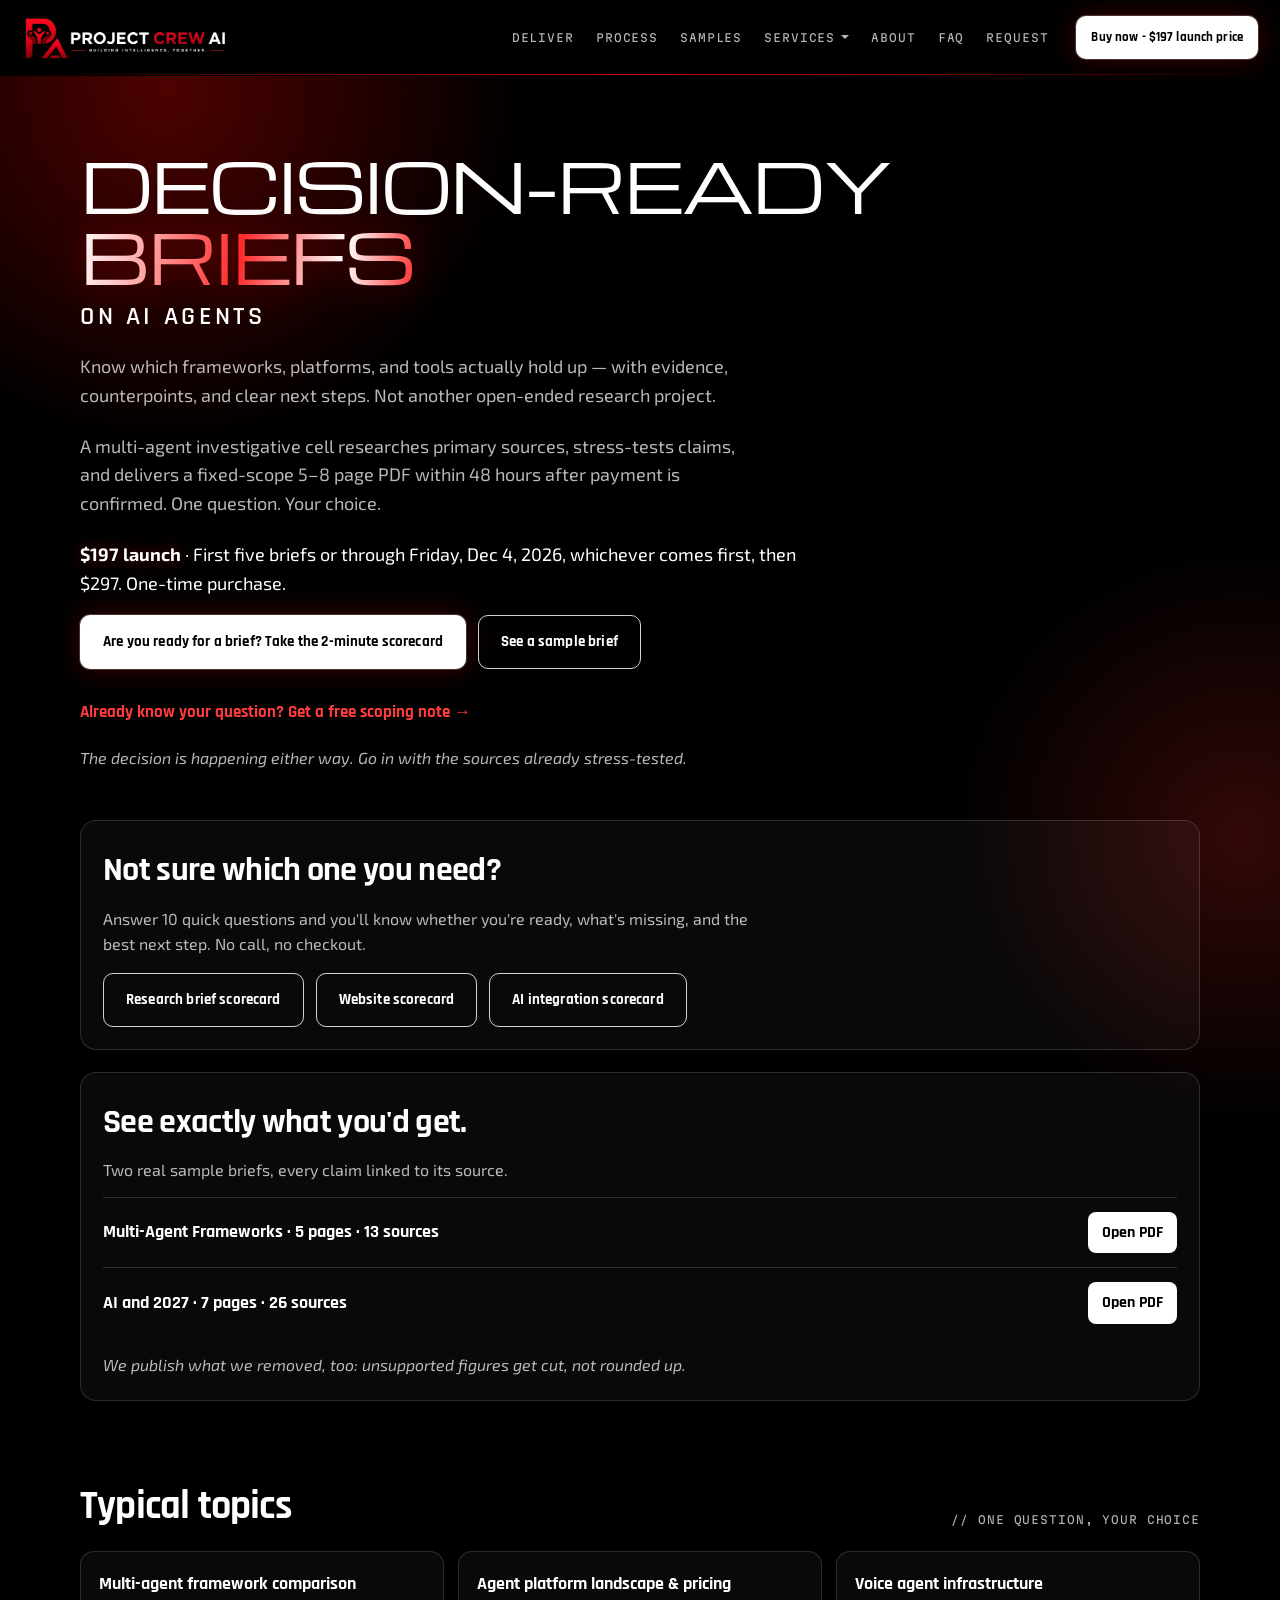
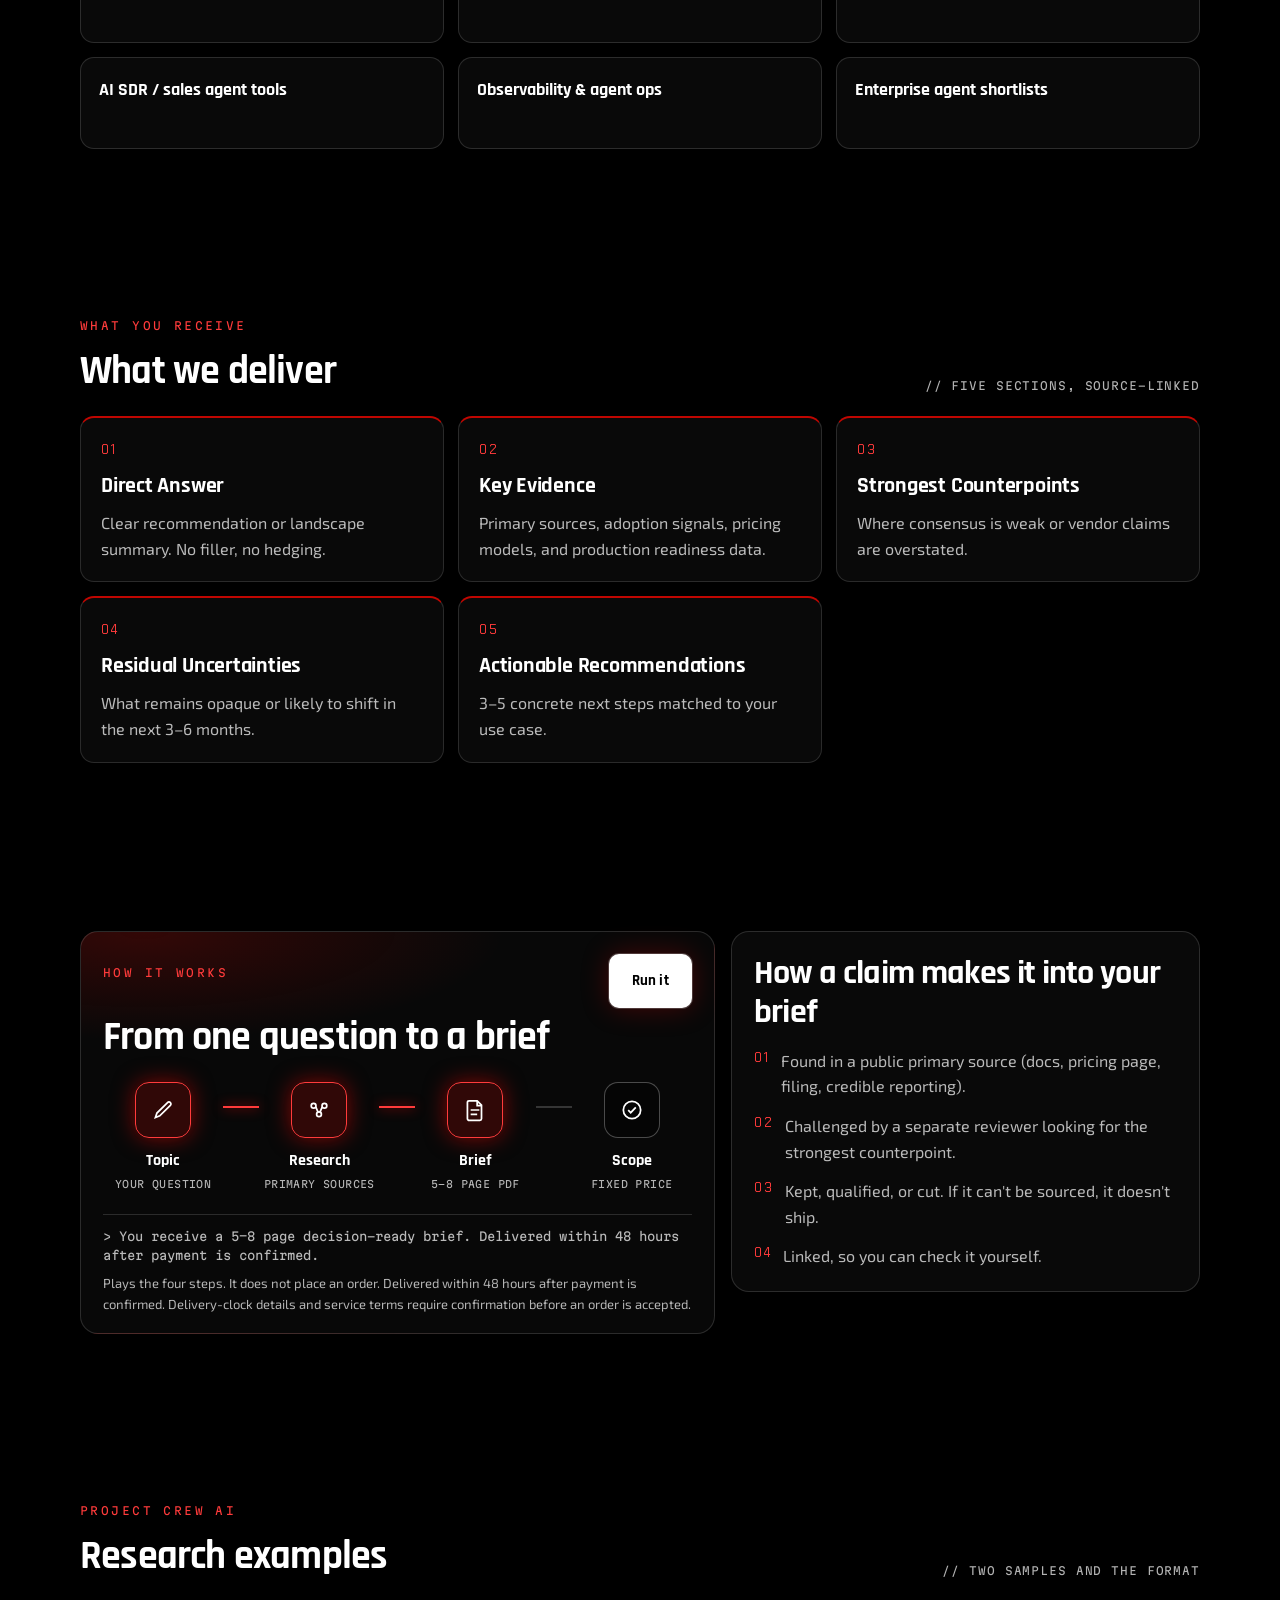
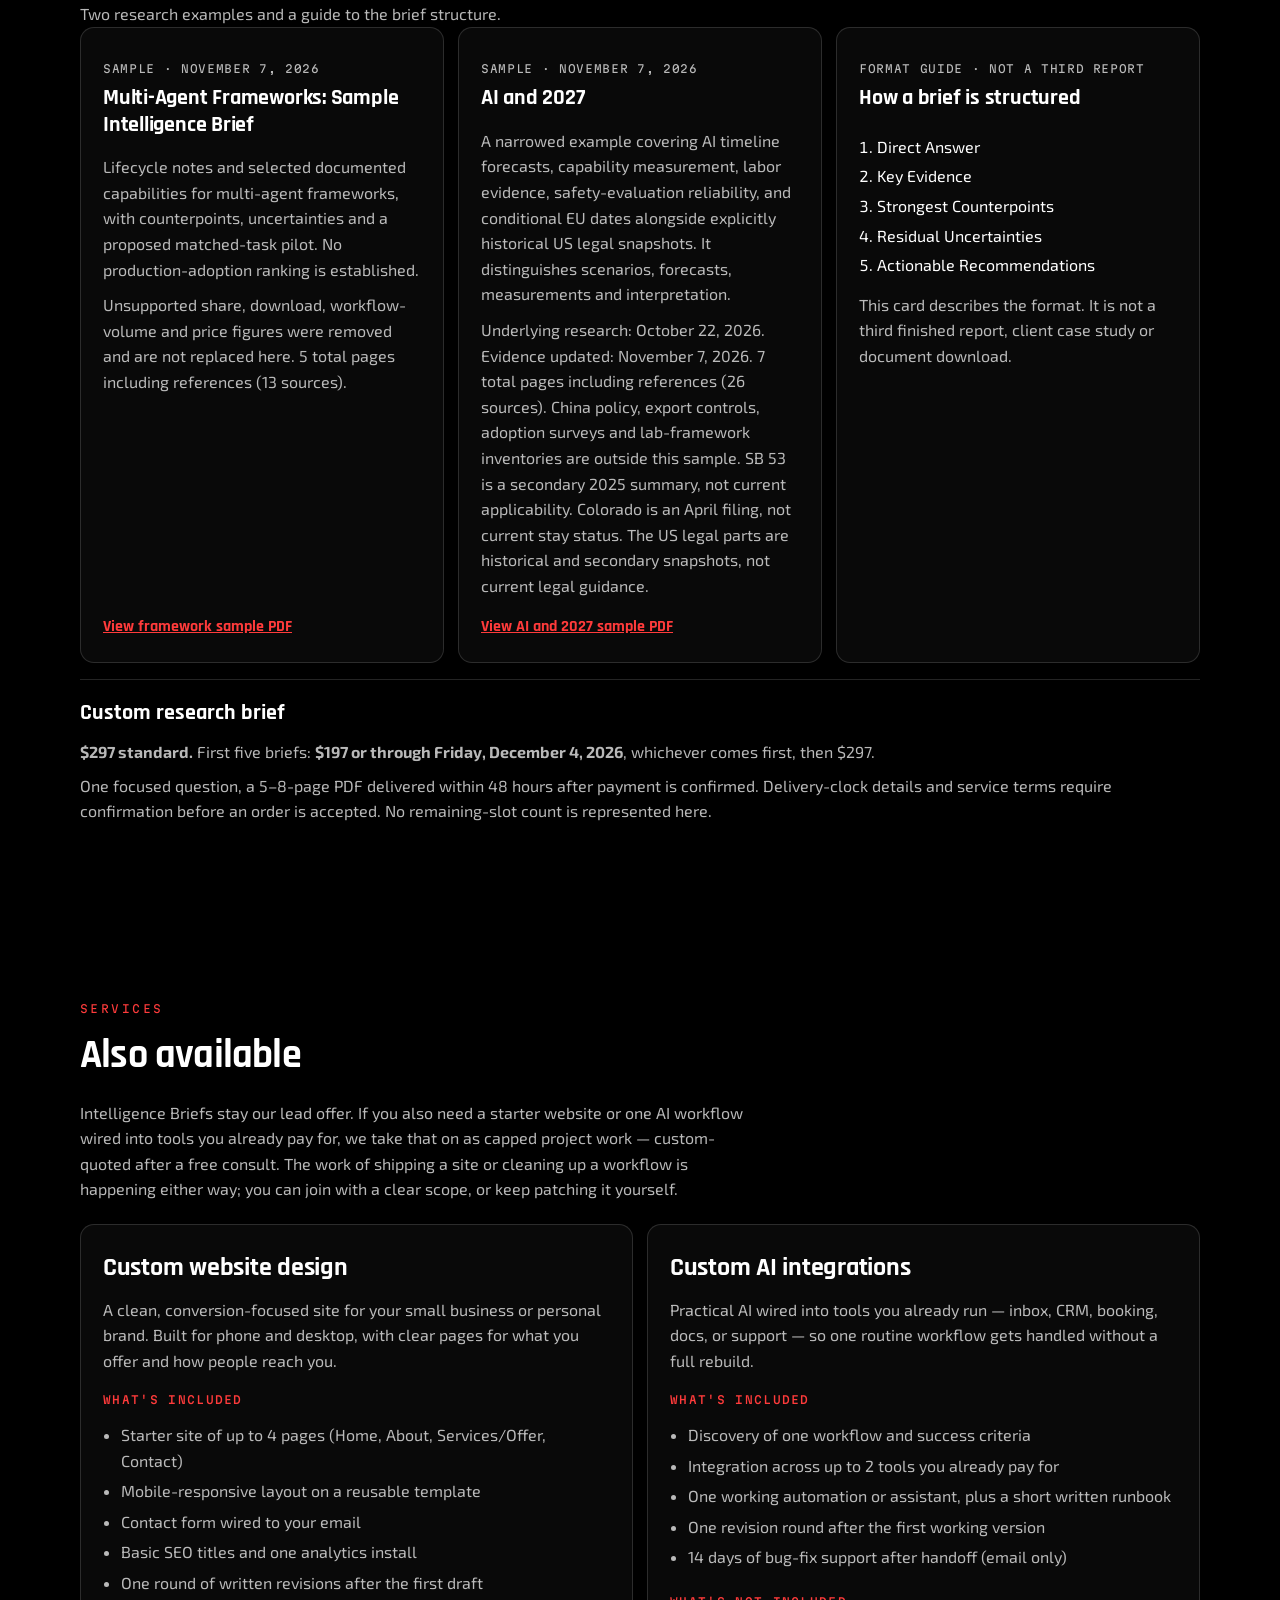
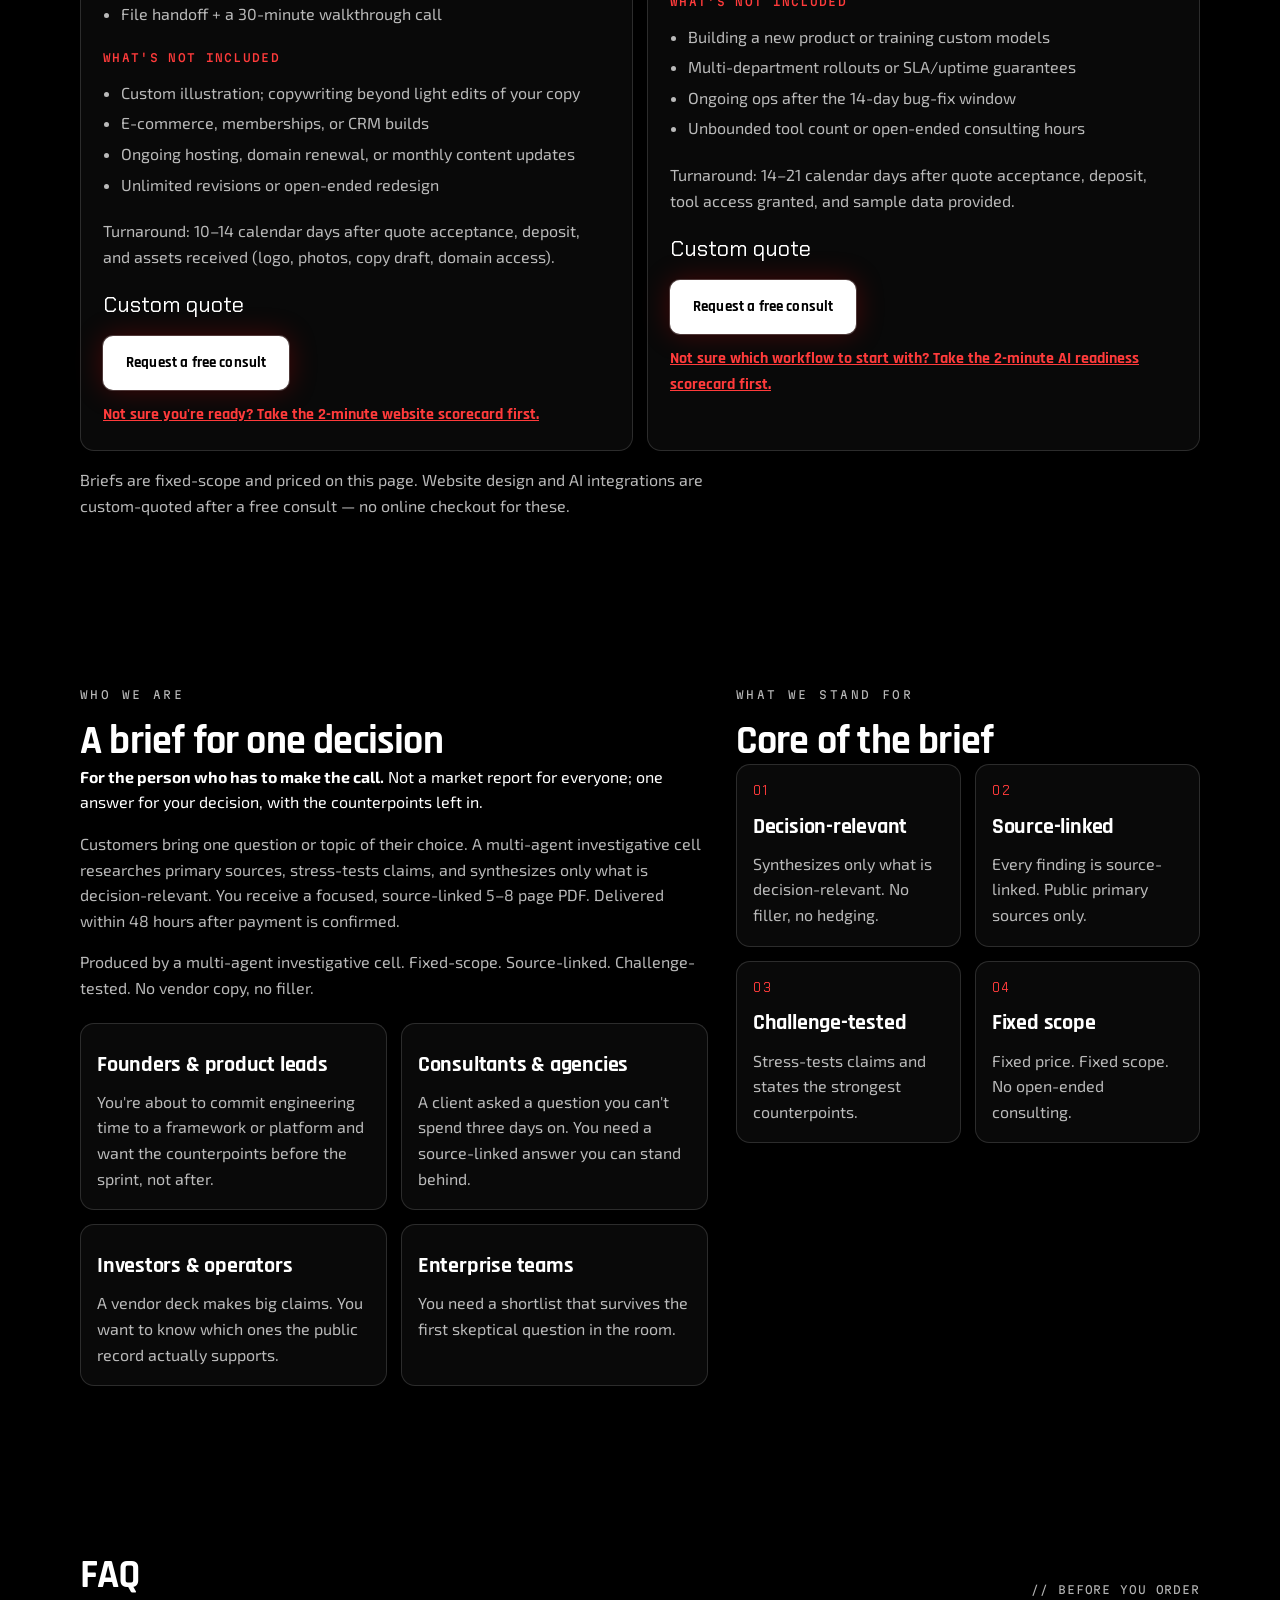
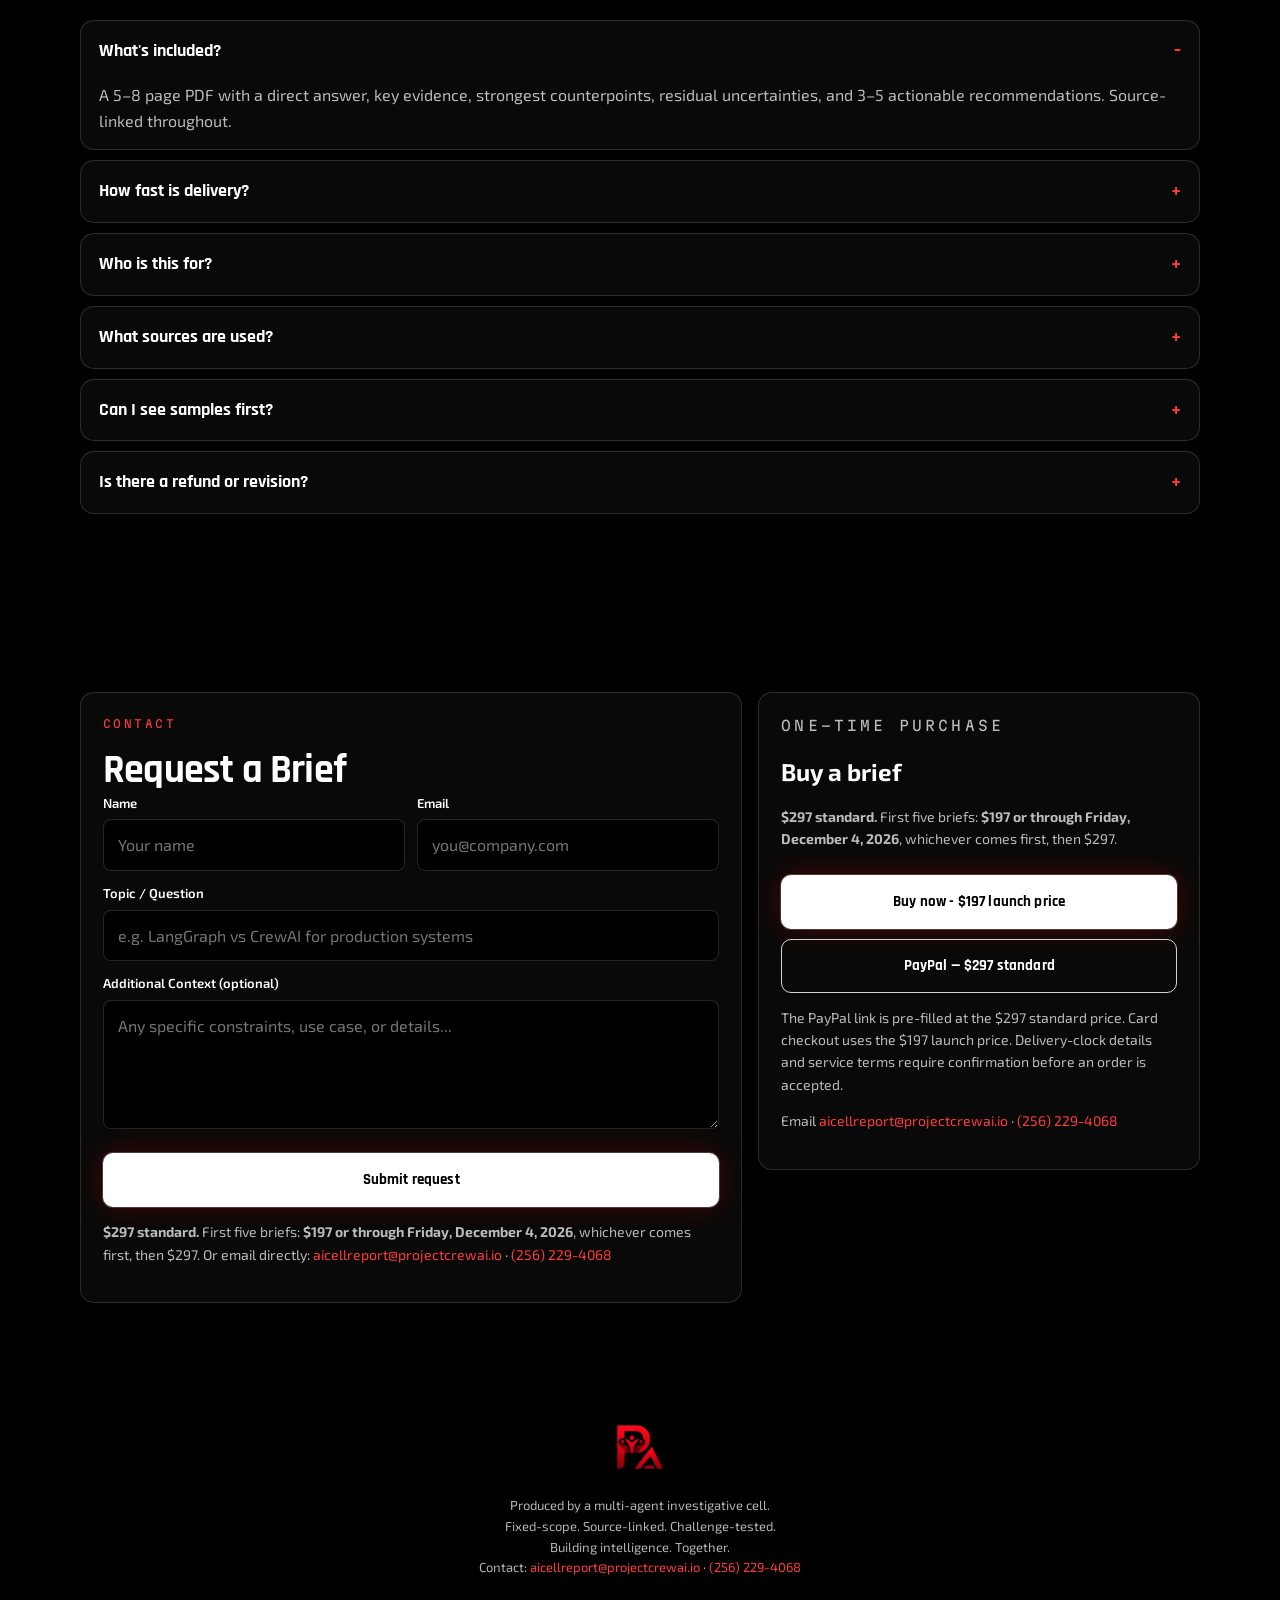
==== index.html @ 186b349f "Add business phone number to homepage contact and footer" ====
<!DOCTYPE html>
<html lang="en">
<head>
<meta charset="utf-8">
<meta name="viewport" content="width=device-width, initial-scale=1">
<title>Project Crew AI — Decision-ready briefs on AI agents</title>
<meta name="description" content="Decision-ready briefs on AI agents. One question, a source-linked 5–8 page PDF. $297 standard. First five briefs: $197 or through Friday, December 4, 2026, whichever comes first, then $297.">
<link rel="canonical" href="https://projectcrewai.io/">
<meta name="theme-color" content="#000000">
<meta property="og:title" content="Project Crew AI — Decision-ready briefs on AI agents">
<meta property="og:description" content="One question. A source-linked 5–8 page PDF. $297 standard. First five briefs: $197 or through Friday, December 4, 2026, whichever comes first, then $297.">
<meta property="og:image" content="https://projectcrewai.io/logo.jpg">
<meta property="og:url" content="https://projectcrewai.io/">
<meta property="og:type" content="website">
<link rel="icon" href="images/favicon.png" type="image/png">
<link rel="preload" as="image" href="images/pa-mark.png">
<link rel="preconnect" href="https://fonts.googleapis.com">
<link rel="preconnect" href="https://fonts.gstatic.com" crossorigin>
<link href="https://fonts.googleapis.com/css2?family=Chakra+Petch:wght@600;700&family=Exo+2:wght@400;500;600&family=Martian+Mono:wght@400;500&family=Michroma&family=Rajdhani:wght@600;700&display=swap" rel="stylesheet">
<!-- Temporary landing page while projectcrewai.io is offline. See REVERT.md. -->
<script>document.documentElement.classList.add("js");if(/(?:^|[?&])intro=hold(?:&|$)/.test(location.search))document.documentElement.classList.add("hold-intro");</script>
<style>
  :root {
    --bg: #000;
    --text: #fff;
    --muted: rgba(255,255,255,.72);
    --dim: rgba(255,255,255,.7);
    --line: rgba(255,255,255,.14);
    --red: #e10600;
    --red-hot: #ff3b3b;
    --card: rgba(255,255,255,.035);
    --header: 76px;
    color-scheme: dark;
  }
  * { box-sizing: border-box; }
  html { scroll-behavior: smooth; }
  body {
    margin: 0;
    background: #000;
    color: var(--text);
    font-family: "Exo 2", "Segoe UI", sans-serif;
    font-size: 16px;
    line-height: 1.6;
    -webkit-font-smoothing: antialiased;
  }
  body::before,
  body::after {
    content: "";
    position: fixed;
    z-index: 0;
    width: 58vw;
    height: 58vw;
    border-radius: 50%;
    pointer-events: none;
    background: radial-gradient(circle, rgba(225,6,0,.34), rgba(225,6,0,0) 68%);
  }
  body::before { top: -22vw; left: -16vw; animation: drift 18s ease-in-out infinite; }
  body::after {
    right: -20vw;
    bottom: -18vw;
    width: 46vw;
    height: 46vw;
    background: radial-gradient(circle, rgba(255,40,40,.2), rgba(255,40,40,0) 70%);
    animation: drift 22s ease-in-out infinite reverse;
  }
  @keyframes drift {
    50% { transform: translate3d(3vw, 2vh, 0) scale(1.06); }
  }
  img { max-width: 100%; }
  a { color: inherit; }
  button, input, textarea { font: inherit; color: inherit; }
  .skip {
    position: absolute;
    left: 12px;
    top: -48px;
    z-index: 100;
    background: #fff;
    color: #000;
    padding: 8px 12px;
    border-radius: 8px;
    font-weight: 700;
  }
  .skip:focus { top: 12px; }
  :focus-visible { outline: 2px solid var(--red-hot); outline-offset: 3px; }
  ::selection { background: var(--red); color: #fff; }

  .intro {
    position: fixed;
    inset: 0;
    z-index: 80;
    display: flex;
    align-items: center;
    justify-content: center;
    background: #000;
    overflow: hidden;
  }
  .intro.done, .intro[hidden] { display: none !important; }
  .intro-skip {
    position: absolute;
    top: 18px;
    right: 18px;
    background: transparent;
    color: #fff;
    border: 1px solid rgba(255,255,255,.45);
    border-radius: 999px;
    padding: 8px 14px;
    font-family: Rajdhani, "Segoe UI", sans-serif;
    font-weight: 700;
    letter-spacing: .04em;
    cursor: pointer;
  }
  .intro-skip:hover { border-color: var(--red-hot); }
  .intro-stage { text-align: center; padding: 24px; }
  .intro-glow {
    width: min(280px, 68vw);
    margin: 0 auto 18px;
    position: relative;
  }
  .intro-glow::before {
    content: "";
    position: absolute;
    inset: 8%;
    background: radial-gradient(circle, rgba(225,6,0,.85), rgba(225,6,0,0) 70%);
    filter: blur(6px);
    animation: pulse 1.6s ease-in-out infinite;
    z-index: 0;
  }
  .intro-mark {
    position: relative;
    z-index: 1;
    width: 100%;
    height: auto;
    display: block;
  }
  .intro-name {
    margin: 0;
    font-family: Rajdhani, "Segoe UI", sans-serif;
    font-weight: 700;
    font-size: clamp(22px, 4vw, 34px);
    letter-spacing: .22em;
    text-transform: uppercase;
  }
  .intro-name span { display: inline-block; }
  .intro-name span.gap { min-width: .35em; }
  .intro-name span.hot { color: var(--red-hot); text-shadow: 0 0 18px rgba(225,6,0,.65); }
  .intro-bar {
    position: absolute;
    left: 50%;
    bottom: 11vh;
    width: min(220px, 54vw);
    height: 2px;
    transform: translateX(-50%);
    background: rgba(255,255,255,.16);
    overflow: hidden;
  }
  .intro-bar span {
    display: block;
    height: 100%;
    width: 0;
    background: linear-gradient(90deg, #7a0000, var(--red-hot));
    box-shadow: 0 0 12px var(--red);
  }
  @keyframes pulse {
    50% { opacity: .55; transform: scale(1.08); }
  }
  @keyframes markIn {
    from { opacity: 0; transform: scale(.88); }
    to { opacity: 1; transform: none; }
  }
  @keyframes letter {
    from { opacity: 0; transform: translateY(10px); }
    to { opacity: 1; transform: none; }
  }
  @keyframes load { to { width: 100%; } }
  @keyframes introLeave {
    to { opacity: 0; visibility: hidden; }
  }
  @media (prefers-reduced-motion: no-preference) {
    .intro { animation: introLeave .4s ease 1.55s forwards; }
    .intro-mark { animation: markIn .7s cubic-bezier(.2,.7,.2,1) both; }
    .intro-name span { opacity: 0; animation: letter .42s ease forwards; animation-delay: calc(.3s + var(--i) * .04s); }
    .intro-bar span { animation: load 1.45s ease forwards; }
  }
  @media (prefers-reduced-motion: reduce) {
    .intro { display: none !important; }
    body::before, body::after { animation: none; }
  }
  html.hold-intro .intro {
    display: flex !important;
    animation: none !important;
    opacity: 1 !important;
    visibility: visible !important;
  }
  html.hold-intro .intro-name span,
  html.hold-intro .intro-mark,
  html.hold-intro .intro-glow::before {
    opacity: 1 !important;
    animation: none !important;
    transform: none !important;
  }
  html.hold-intro .intro-bar span { width: 100%; animation: none !important; }

  .site-header {
    position: fixed;
    top: 0;
    left: 0;
    right: 0;
    z-index: 40;
    height: var(--header);
    display: flex;
    align-items: center;
    gap: 18px;
    padding: 0 22px;
    background: #000;
    border-bottom: 1px solid transparent;
  }
  .site-header::after {
    content: "";
    position: absolute;
    left: 0; right: 0; bottom: 0;
    height: 1px;
    background: linear-gradient(90deg, transparent, rgba(225,6,0,.95), transparent);
  }
  .brand { display: flex; align-items: center; margin-right: auto; text-decoration: none; }
  .brand img { height: 46px; width: auto; max-width: min(240px, 52vw); }
  .nav-links { display: flex; align-items: center; gap: 2px; }
  .nav-links a.nav-buy { display: none; }
  .nav-links a {
    text-decoration: none;
    font-family: "Martian Mono", ui-monospace, monospace;
    font-size: 11px;
    letter-spacing: .08em;
    text-transform: uppercase;
    color: var(--muted);
    padding: 9px 10px;
    border-radius: 8px;
  }
  .nav-links a:hover,
  .nav-links a[aria-current="true"] { color: #fff; }
  .nav-links a[aria-current="true"] { box-shadow: inset 0 -2px 0 var(--red-hot); }
  .nav-drop { position: relative; }
  .nav-drop-btn {
    background: transparent;
    border: 0;
    color: var(--muted);
    font-family: "Martian Mono", ui-monospace, monospace;
    font-size: 11px;
    letter-spacing: .08em;
    text-transform: uppercase;
    padding: 9px 10px;
    border-radius: 8px;
    cursor: pointer;
  }
  .nav-drop-btn::after {
    content: "";
    display: inline-block;
    margin-left: 6px;
    border: 4px solid transparent;
    border-top-color: currentColor;
    vertical-align: middle;
    transform: translateY(1px);
  }
  .nav-drop-btn:hover,
  .nav-drop-btn[aria-expanded="true"] { color: #fff; }
  .nav-drop-btn[aria-expanded="true"] { box-shadow: inset 0 -2px 0 var(--red-hot); }
  .nav-drop-panel {
    display: none;
    position: absolute;
    top: 100%;
    left: 0;
    min-width: 196px;
    padding: 8px;
    background: #000;
    border: 1px solid rgba(225,6,0,.65);
    border-radius: 12px;
    box-shadow: 0 18px 40px rgba(0,0,0,.6), 0 0 24px rgba(225,6,0,.2);
    z-index: 60;
  }
  .nav-drop-panel::before {
    content: "";
    position: absolute;
    left: 0;
    right: 0;
    top: -10px;
    height: 10px;
  }
  .nav-drop.open .nav-drop-panel { display: block; }
  .nav-links .nav-drop-panel a {
    display: block;
    text-transform: none;
    letter-spacing: .01em;
    font-family: Rajdhani, "Segoe UI", sans-serif;
    font-size: 16px;
    font-weight: 700;
    padding: 10px 12px;
    color: #fff;
    box-shadow: none;
  }
  .nav-links .nav-drop-panel a:hover,
  .nav-links .nav-drop-panel a:focus-visible { background: rgba(225,6,0,.18); color: #fff; }
  .nav-toggle {
    display: none;
    background: transparent;
    border: 1px solid rgba(255,255,255,.4);
    color: #fff;
    border-radius: 9px;
    padding: 8px 12px;
    font-family: Rajdhani, "Segoe UI", sans-serif;
    font-weight: 700;
    cursor: pointer;
  }
  .btn {
    display: inline-flex;
    align-items: center;
    justify-content: center;
    gap: 8px;
    text-decoration: none;
    border-radius: 10px;
    padding: 14px 22px;
    font-family: Rajdhani, "Segoe UI", sans-serif;
    font-weight: 700;
    font-size: 15px;
    letter-spacing: .01em;
    border: 1px solid transparent;
    cursor: pointer;
    transition: transform .15s ease, box-shadow .15s ease, background .15s ease, border-color .15s ease;
  }
  .btn-primary {
    background: #fff;
    color: #000;
    box-shadow: 0 0 0 1px rgba(255,255,255,.2), 0 0 28px rgba(225,6,0,.28);
  }
  .btn-primary:hover { transform: translateY(-1px); box-shadow: 0 0 32px rgba(225,6,0,.55); }
  .btn-ghost {
    background: transparent;
    color: #fff;
    border-color: rgba(255,255,255,.82);
  }
  .btn-ghost:hover { border-color: var(--red-hot); box-shadow: 0 0 22px rgba(225,6,0,.35); }
  .btn-nav { padding: 10px 14px; font-size: 13px; white-space: nowrap; }
  .wrap { width: min(1120px, calc(100% - 44px)); margin: 0 auto; position: relative; z-index: 1; }
  main { position: relative; z-index: 1; padding-top: var(--header); }
  section { padding: 84px 0; scroll-margin-top: 92px; }
  .hero { padding: 72px 0 28px; }
  .eyebrow {
    font-family: "Martian Mono", ui-monospace, monospace;
    font-size: 11px;
    letter-spacing: .22em;
    text-transform: uppercase;
    color: var(--red-hot);
    margin: 0 0 16px;
  }
  h1, h2, h3 { font-weight: 700; }
  .hero h1 {
    margin: 0;
    font-family: Michroma, "Arial Narrow", sans-serif;
    font-weight: 400;
    font-size: clamp(34px, 6.4vw, 68px);
    line-height: 1.05;
    letter-spacing: -0.03em;
    text-transform: uppercase;
    max-width: 16ch;
  }
  .hero h1 em {
    font-style: normal;
    background: linear-gradient(100deg, #fff 0%, #ffb4b4 18%, #ff2a2a 48%, #fff 78%, #ff2a2a 100%);
    -webkit-background-clip: text;
    background-clip: text;
    color: transparent;
    filter: drop-shadow(0 0 18px rgba(225,6,0,.45));
  }
  .hero h1 span {
    display: block;
    margin-top: 12px;
    font-family: Rajdhani, "Segoe UI", sans-serif;
    font-weight: 600;
    font-size: .38em;
    letter-spacing: .14em;
    text-transform: uppercase;
    color: #fff;
    filter: none;
  }
  .lede {
    max-width: 62ch;
    color: var(--muted);
    font-size: 18px;
    margin: 22px 0 0;
  }
  .price-block { margin: 28px 0 26px; }
  .launch {
    display: flex;
    align-items: baseline;
    gap: 12px;
    margin: 0;
  }
  .launch strong {
    font-family: "Chakra Petch", "Segoe UI", sans-serif;
    font-size: clamp(48px, 7vw, 72px);
    font-weight: 700;
    letter-spacing: .02em;
    line-height: 1;
    color: #fff;
    text-shadow: 0 0 24px rgba(225,6,0,.75);
  }
  .launch span {
    font-family: "Martian Mono", ui-monospace, monospace;
    font-size: 12px;
    letter-spacing: .14em;
    text-transform: uppercase;
    color: var(--red-hot);
  }
  .price-offer { margin: 10px 0 0; max-width: 62ch; color: var(--muted); }
  .price-offer strong { color: #fff; }
  .hero-actions { display: flex; flex-wrap: wrap; gap: 12px; }
  .metrics {
    display: grid;
    grid-template-columns: repeat(4, 1fr);
    border: 1px solid var(--line);
    border-radius: 16px;
    overflow: hidden;
    background: rgba(0,0,0,.45);
    margin-top: 42px;
  }
  .metric { padding: 22px 18px 20px; border-right: 1px solid var(--line); }
  .metric:last-child { border-right: 0; }
  .metric b {
    display: block;
    font-family: "Chakra Petch", "Segoe UI", sans-serif;
    font-size: clamp(28px, 3vw, 36px);
    font-weight: 700;
    letter-spacing: .02em;
    color: #fff;
    text-shadow: 0 0 18px rgba(225,6,0,.55);
  }
  .metric span {
    display: block;
    margin-top: 6px;
    font-family: "Martian Mono", ui-monospace, monospace;
    font-size: 10.5px;
    letter-spacing: .08em;
    text-transform: uppercase;
    color: var(--muted);
  }
  .method {
    margin-top: 22px;
    padding: 16px 18px;
    border-left: 2px solid var(--red);
    background: linear-gradient(90deg, rgba(225,6,0,.16), rgba(225,6,0,0));
    color: #fff;
  }
  .method strong { color: var(--red-hot); }
  .block-head {
    display: flex;
    justify-content: space-between;
    align-items: flex-end;
    gap: 18px;
    margin-bottom: 22px;
  }
  .block-head h2, .section-title {
    margin: 0;
    font-family: Rajdhani, "Segoe UI", sans-serif;
    font-size: clamp(28px, 4vw, 40px);
    letter-spacing: -.02em;
    line-height: 1.1;
  }
  .sub {
    margin: 0;
    font-family: "Martian Mono", ui-monospace, monospace;
    font-size: 11px;
    letter-spacing: .08em;
    text-transform: uppercase;
    color: var(--dim);
    text-align: right;
  }
  .intro-copy { color: var(--muted); max-width: 68ch; margin: 8px 0 0; }
  .topic-grid, .deliver-grid, .who-grid, .value-grid, .sample-grid {
    display: grid;
    gap: 14px;
  }
  .topic-grid { grid-template-columns: repeat(3, 1fr); }
  .topic, .deliver, .who, .value, .sample-card, .service-card, .faq-item, .buy-card, .contact-form {
    background: var(--card);
    border: 1px solid var(--line);
    border-radius: 14px;
  }
  .topic {
    padding: 18px 18px 16px;
    min-height: 92px;
  }
  .topic:hover, .deliver:hover, .who:hover, .value:hover, .sample-card:hover, .service-card:hover {
    border-color: rgba(255,59,59,.75);
    box-shadow: 0 0 28px rgba(225,6,0,.18);
  }
  .topic b {
    display: block;
    font-family: Rajdhani, "Segoe UI", sans-serif;
    font-size: 18px;
    font-weight: 700;
  }
  .deliver-grid { grid-template-columns: repeat(3, 1fr); }
  .deliver { padding: 22px 20px 20px; border-top: 2px solid rgba(225,6,0,.85); }
  .num {
    font-family: "Chakra Petch", "Segoe UI", sans-serif;
    color: var(--red-hot);
    letter-spacing: .14em;
    font-size: 13px;
  }
  .deliver h3, .who h3, .value h3, .sample-card h3, .faq-item h3 {
    margin: 8px 0 6px;
    font-family: Rajdhani, "Segoe UI", sans-serif;
    font-size: 22px;
    letter-spacing: -.01em;
  }
  .deliver p, .who p, .value p, .sample-card p, .faq-item p { margin: 0; color: var(--muted); }
  .pipe {
    border: 1px solid var(--line);
    border-radius: 18px;
    padding: 22px 22px 18px;
    background:
      radial-gradient(600px 180px at 10% 0%, rgba(225,6,0,.2), transparent 60%),
      rgba(255,255,255,.03);
  }
  .pipe-top { display: flex; justify-content: space-between; align-items: center; gap: 12px; }
  .pipe h2 { margin: 8px 0 18px; }
  .pipe-track {
    display: grid;
    grid-template-columns: 1fr 36px 1fr 36px 1fr 36px 1fr;
    align-items: start;
  }
  .step { text-align: center; padding: 4px; }
  .step-icon {
    width: 56px;
    height: 56px;
    margin: 0 auto 10px;
    border-radius: 14px;
    border: 1px solid rgba(255,255,255,.28);
    display: grid;
    place-items: center;
    color: #fff;
    background: rgba(0,0,0,.35);
  }
  .step-icon svg { width: 26px; height: 26px; }
  .step.on .step-icon, .step.done .step-icon {
    border-color: var(--red-hot);
    color: #fff;
    box-shadow: 0 0 22px rgba(225,6,0,.55);
    background: rgba(225,6,0,.18);
  }
  .step b { display: block; font-family: Rajdhani, sans-serif; font-size: 16px; }
  .step small {
    display: block;
    margin-top: 4px;
    color: var(--dim);
    font-family: "Martian Mono", ui-monospace, monospace;
    font-size: 10px;
    letter-spacing: .04em;
    text-transform: uppercase;
    line-height: 1.45;
  }
  .connector {
    height: 2px;
    margin-top: 28px;
    background: rgba(255,255,255,.18);
  }
  .connector.lit { background: var(--red-hot); box-shadow: 0 0 12px var(--red); }
  .pipe-log {
    margin: 18px 0 0;
    min-height: 1.4em;
    padding-top: 12px;
    border-top: 1px solid var(--line);
    font-family: "Martian Mono", ui-monospace, monospace;
    font-size: 12px;
    color: var(--muted);
  }
  .pipe-note { margin: 8px 0 0; color: var(--dim); font-size: 13px; }
  .sample-grid { grid-template-columns: repeat(3, 1fr); align-items: stretch; }
  .sample-card { padding: 22px; display: flex; flex-direction: column; min-width: 0; }
  .kind {
    margin: 0 0 8px;
    font-family: "Martian Mono", ui-monospace, monospace;
    font-size: 11px;
    letter-spacing: .06em;
    text-transform: uppercase;
    color: var(--red-hot);
  }
  .sample-card h3 { font-size: 22px; line-height: 1.2; }
  .sample-card p { margin-top: 10px; }
  .sample-card ol { margin: 12px 0 0; padding-left: 18px; }
  .sample-card li { margin: 4px 0; }
  .sample-link {
    margin-top: auto;
    padding-top: 16px;
    color: var(--red-hot);
    font-weight: 700;
    font-family: Rajdhani, sans-serif;
    font-size: 16px;
  }
  .sample-link:hover { color: #fff; }
  .sample-price {
    margin-top: 16px;
    padding-top: 16px;
    border-top: 1px solid var(--line);
  }
  .sample-price h3 { margin: 0 0 8px; font-family: Rajdhani, sans-serif; font-size: 22px; }
  .sample-price p { margin: 0 0 8px; color: var(--muted); }
  .service-grid { display: grid; grid-template-columns: 1fr 1fr; gap: 14px; margin-top: 22px; }
  .service-card { padding: 22px; display: flex; flex-direction: column; scroll-margin-top: 92px; }
  .service-card h3 { margin: 0 0 8px; font-family: Rajdhani, "Segoe UI", sans-serif; font-size: 26px; letter-spacing: -.01em; }
  .service-card > p { margin: 0; color: var(--muted); }
  .service-card h4 {
    margin: 18px 0 8px;
    font-family: "Martian Mono", ui-monospace, monospace;
    font-size: 11px;
    font-weight: 500;
    letter-spacing: .12em;
    text-transform: uppercase;
    color: var(--red-hot);
  }
  .service-card ul { margin: 0; padding-left: 18px; color: var(--muted); }
  .service-card li { margin: 5px 0; }
  .service-card > .service-price {
    margin: 18px 0 0;
    font-family: "Chakra Petch", "Segoe UI", sans-serif;
    font-size: 22px;
    color: #fff;
  }
  .service-card .btn { margin-top: 14px; align-self: flex-start; }
  .service-note { margin: 16px 0 0; color: var(--muted); max-width: 68ch; }
  .service-card > .turnaround { margin: 16px 0 0; color: var(--muted); }
  .score-link { display: inline-block; margin-top: 12px; color: var(--red-hot); font-family: Rajdhani, "Segoe UI", sans-serif; font-weight: 700; font-size: 16px; }
  .score-link:hover { color: #fff; }
  .hero-price { margin-top: 22px; color: #fff; font-size: 18px; max-width: 68ch; }
  .hero-price strong { color: #fff; text-shadow: 0 0 18px rgba(225,6,0,.55); }
  .hero-italic { margin: 18px 0 0; max-width: 62ch; color: var(--muted); }
  .text-link { display: inline-block; margin-top: 14px; color: var(--red-hot); font-family: Rajdhani, "Segoe UI", sans-serif; font-weight: 700; font-size: 17px; text-decoration: none; }
  .text-link:hover { color: #fff; }
  section.choice-strip, section.proof-strip { padding: 22px 0 0; }
  .strip-box {
    border: 1px solid var(--line);
    border-radius: 16px;
    background: rgba(255,255,255,.035);
    padding: 22px;
  }
  .strip-box h2 { margin: 0 0 8px; font-family: Rajdhani, "Segoe UI", sans-serif; font-size: clamp(26px, 3vw, 34px); letter-spacing: -.02em; }
  .strip-box > p { margin: 0; color: var(--muted); max-width: 68ch; }
  .choice-actions { display: flex; flex-wrap: wrap; gap: 12px; margin-top: 16px; }
  .proof-row {
    display: flex;
    justify-content: space-between;
    align-items: center;
    gap: 16px;
    padding: 14px 0;
    border-top: 1px solid var(--line);
    margin-top: 14px;
  }
  .proof-row + .proof-row { margin-top: 0; }
  .proof-row span { font-family: Rajdhani, "Segoe UI", sans-serif; font-weight: 700; font-size: 18px; }
  .proof-row a {
    flex-shrink: 0;
    color: #000;
    background: #fff;
    text-decoration: none;
    font-family: Rajdhani, "Segoe UI", sans-serif;
    font-weight: 700;
    padding: 8px 14px;
    border-radius: 8px;
  }
  .proof-row a:hover { box-shadow: 0 0 22px rgba(225,6,0,.45); }
  .strip-box > .proof-close { margin: 14px 0 0; color: var(--muted); }
  .claim-list .num { flex-shrink: 0; }
  .process-pair { display: grid; grid-template-columns: 1.15fr .85fr; gap: 16px; align-items: start; }
  .claim-card {
    border: 1px solid var(--line);
    border-radius: 18px;
    padding: 22px;
    background: rgba(255,255,255,.035);
  }
  .claim-card h2 { margin: 0 0 16px; font-family: Rajdhani, "Segoe UI", sans-serif; font-size: clamp(26px, 3vw, 34px); letter-spacing: -.02em; line-height: 1.15; }
  .claim-list { list-style: none; margin: 0; padding: 0; }
  .claim-list li { display: flex; gap: 12px; margin-bottom: 14px; color: var(--muted); }
  .claim-list li:last-child { margin-bottom: 0; }
  .about-grid .position-line { color: #fff; margin-top: 0; }
  .about-grid .position-line strong { color: #fff; }
  .about-grid {
    display: grid;
    grid-template-columns: 1.15fr .85fr;
    gap: 28px;
    align-items: start;
  }
  .about-grid p { color: var(--muted); }
  .value-grid, .who-grid { grid-template-columns: 1fr 1fr; }
  .value, .who { padding: 16px 16px 18px; }
  .who-grid { margin-top: 22px; }
  .faq-item { padding: 0; margin-bottom: 10px; }
  .faq-item summary {
    cursor: pointer;
    padding: 16px 18px;
    font-family: Rajdhani, sans-serif;
    font-weight: 700;
    font-size: 18px;
    list-style: none;
  }
  .faq-item summary::-webkit-details-marker { display: none; }
  .faq-item summary::after { content: "+"; float: right; color: var(--red-hot); }
  .faq-item[open] summary::after { content: "–"; }
  .faq-item p { padding: 0 18px 16px; }
  .contact-grid { display: grid; grid-template-columns: 1.2fr .8fr; gap: 16px; align-items: start; }
  .contact-form, .buy-card { padding: 22px; }
  .form-row { display: grid; grid-template-columns: 1fr 1fr; gap: 12px; }
  .form-group { margin-bottom: 12px; }
  label { display: block; font-size: 13px; font-weight: 600; margin-bottom: 6px; }
  input, textarea {
    width: 100%;
    background: #000;
    border: 1px solid var(--line);
    border-radius: 8px;
    padding: 12px 14px;
  }
  input:focus, textarea:focus { border-color: var(--red-hot); outline: none; }
  textarea { resize: vertical; }
  .contact-form .btn { width: 100%; margin-top: 6px; }
  .form-note, .buy-card p { color: var(--muted); font-size: 14px; }
  .form-note a, .buy-card a.mail { color: var(--red-hot); text-decoration: none; }
  .form-note a:hover, .buy-card a.mail:hover { color: #fff; }
  .buy-card h2 { margin: 8px 0 10px; }
  .buy-card .btn { width: 100%; margin-top: 10px; }
  .stack { display: flex; flex-direction: column; }
  footer {
    position: relative;
    z-index: 1;
    padding: 28px 0 40px;
    text-align: center;
    color: var(--dim);
    font-size: 13px;
  }
  .footer-mark {
    display: block;
    width: 64px;
    height: 64px;
    margin: 0 auto 16px;
  }
  footer a { color: var(--red-hot); text-decoration: none; }
  footer a:hover { color: #fff; }
  .js .reveal { opacity: 0; transform: translateY(16px); }
  .js .reveal.in { opacity: 1; transform: none; transition: opacity .6s ease, transform .6s ease; }
  @media (max-width: 980px) {
    .nav-toggle { display: inline-flex; }
    .nav-links {
      display: none;
      position: absolute;
      top: var(--header);
      left: 0;
      right: 0;
      flex-direction: column;
      align-items: stretch;
      padding: 10px 14px 16px;
      background: #000;
      border-bottom: 1px solid rgba(225,6,0,.6);
    }
    .nav-links.open { display: flex; }
    .nav-drop { width: 100%; }
    .nav-drop-btn { width: 100%; text-align: left; padding: 12px 10px; }
    .nav-drop-panel {
      position: static;
      min-width: 0;
      margin: 0 0 4px 8px;
      padding: 0;
      border: 0;
      border-radius: 0;
      box-shadow: none;
      background: transparent;
    }
    .nav-drop-panel::before { display: none; }
    .nav-links .nav-drop-panel a { padding: 10px 12px; }
    .nav-links a { padding: 12px 10px; }
    .nav-links a.nav-buy { display: block; margin-top: 8px; background: #fff; color: #000; text-align: center; border-radius: 10px; font-family: Rajdhani, "Segoe UI", sans-serif; font-weight: 700; letter-spacing: .02em; text-transform: none; }
    .btn-nav { display: none; }
    .metrics, .topic-grid, .deliver-grid, .sample-grid { grid-template-columns: 1fr 1fr; }
    .about-grid, .contact-grid, .pipe-track, .process-pair { grid-template-columns: 1fr; }
    .pipe-track { gap: 0; }
    .connector { width: 2px; height: 22px; margin: 0 0 0 27px; }
    .step { display: grid; grid-template-columns: 56px 1fr; text-align: left; gap: 12px; align-items: center; }
    .step-icon { margin: 0; }
    .sub { text-align: left; }
    .block-head { flex-direction: column; align-items: flex-start; }
  }
  @media (max-width: 640px) {
    .wrap { width: min(1120px, calc(100% - 28px)); }
    .hero h1 { font-size: 28px; max-width: none; }
    .metrics, .topic-grid, .deliver-grid, .sample-grid, .service-grid, .who-grid, .value-grid, .form-row { grid-template-columns: 1fr; }
    .metric { border-right: 0; border-bottom: 1px solid var(--line); }
    .hero-actions .btn, .buy-card .btn, .service-card .btn, .choice-actions .btn { width: 100%; }
    .proof-row { flex-direction: column; align-items: flex-start; }
    .site-header { padding: 0 14px; }
    section { padding: 64px 0; }
  }
  @media (prefers-reduced-motion: reduce) {
    html { scroll-behavior: auto; }
    .js .reveal { opacity: 1; transform: none; }
    .btn { transition: none; }
    .topic:hover, .deliver:hover, .who:hover, .value:hover, .sample-card:hover, .service-card:hover { transform: none; }
    .intro-glow::before { animation: none; }
  }
</style>
</head>
<body>
<a class="skip" href="#top">Skip to content</a>
<div class="intro" id="intro">
  <button type="button" class="intro-skip" id="intro-skip">Skip</button>
  <div class="intro-stage" aria-hidden="true">
    <div class="intro-glow">
      <img class="intro-mark" src="images/pa-mark.png" alt="" width="640" height="640">
    </div>
    <p class="intro-name">
      <span style="--i:0">P</span><span style="--i:1">r</span><span style="--i:2">o</span><span style="--i:3">j</span><span style="--i:4">e</span><span style="--i:5">c</span><span style="--i:6">t</span><span class="gap" style="--i:7">&nbsp;</span><span class="hot" style="--i:8">C</span><span class="hot" style="--i:9">r</span><span class="hot" style="--i:10">e</span><span class="hot" style="--i:11">w</span><span class="gap" style="--i:12">&nbsp;</span><span style="--i:13">A</span><span style="--i:14">I</span>
    </p>
  </div>
  <div class="intro-bar" aria-hidden="true"><span></span></div>
</div>

<header class="site-header">
  <a class="brand" href="#top"><img src="images/wordmark.png" alt="Project Crew AI" width="1100" height="246"></a>
  <button class="nav-toggle" type="button" aria-expanded="false" aria-controls="site-nav">Menu</button>
  <nav class="nav-links" id="site-nav" aria-label="Primary">
    <a href="#deliver">Deliver</a>
    <a href="#process">Process</a>
    <a href="#samples">Samples</a>
    <div class="nav-drop" id="services-menu">
      <button type="button" class="nav-drop-btn" id="services-btn" aria-expanded="false" aria-controls="services-panel" aria-haspopup="true">Services</button>
      <div class="nav-drop-panel" id="services-panel" role="menu" aria-labelledby="services-btn">
        <a role="menuitem" href="#website-design">Website Design</a>
        <a role="menuitem" href="#ai-integrations">AI Integrations</a>
      </div>
    </div>
    <a href="#about">About</a>
    <a href="#faq">FAQ</a>
    <a href="#request">Request</a>
    <a class="nav-buy" href="https://buy.stripe.com/4gM7sL9HC08NgNJgKU4Ja01" target="_blank" rel="noopener">Buy now - $197 launch price</a>
  </nav>
  <a class="btn btn-primary btn-nav" href="https://buy.stripe.com/4gM7sL9HC08NgNJgKU4Ja01" target="_blank" rel="noopener">Buy now - $197 launch price</a>
</header>

<main id="top">
  <div class="wrap">
    <header class="hero">
      <h1>Decision-ready<br><em>briefs</em><span>on AI agents</span></h1>
      <p class="lede">Know which frameworks, platforms, and tools actually hold up — with evidence, counterpoints, and clear next steps. Not another open-ended research project.</p>
      <p class="lede">A multi-agent investigative cell researches primary sources, stress-tests claims, and delivers a fixed-scope 5–8 page PDF within 48 hours after payment is confirmed. One question. Your choice.</p>
      <p class="hero-price"><strong>$197 launch</strong> · First five briefs or through Friday, Dec 4, 2026, whichever comes first, then $297. One-time purchase.</p>
      <div class="hero-actions">
        <a class="btn btn-primary" href="scorecards/brief.html">Are you ready for a brief? Take the 2-minute scorecard</a>
        <a class="btn btn-ghost" href="#samples">See a sample brief</a>
      </div>
      <p><a class="text-link" href="mailto:aicellreport@projectcrewai.io?subject=Free%20scoping%20note%20request">Already know your question? Get a free scoping note →</a></p>
      <p class="hero-italic"><em>The decision is happening either way. Go in with the sources already stress-tested.</em></p>
    </header>

    <section class="choice-strip" aria-labelledby="which-title">
      <div class="strip-box">
        <h2 id="which-title">Not sure which one you need?</h2>
        <p>Answer 10 quick questions and you'll know whether you're ready, what's missing, and the best next step. No call, no checkout.</p>
        <div class="choice-actions">
          <a class="btn btn-ghost" href="scorecards/brief.html">Research brief scorecard</a>
          <a class="btn btn-ghost" href="scorecards/website.html">Website scorecard</a>
          <a class="btn btn-ghost" href="scorecards/ai.html">AI integration scorecard</a>
        </div>
      </div>
    </section>

    <section class="proof-strip" aria-labelledby="proof-title">
      <div class="strip-box">
        <h2 id="proof-title">See exactly what you'd get.</h2>
        <p>Two real sample briefs, every claim linked to its source.</p>
        <div class="proof-row">
          <span>Multi-Agent Frameworks · 5 pages · 13 sources</span>
          <a href="AI_Agents_Intelligence_Brief_Sample.pdf">Open PDF</a>
        </div>
        <div class="proof-row">
          <span>AI and 2027 · 7 pages · 26 sources</span>
          <a href="ai-and-2027.pdf">Open PDF</a>
        </div>
        <p class="proof-close"><em>We publish what we removed, too: unsupported figures get cut, not rounded up.</em></p>
      </div>
    </section>

    <section id="topics" aria-labelledby="topics-title">
      <div class="block-head">
        <h2 id="topics-title">Typical topics</h2>
        <p class="sub">// One question, your choice</p>
      </div>
      <div class="topic-grid">
        <article class="topic reveal"><b>Multi-agent framework comparison</b></article>
        <article class="topic reveal"><b>Agent platform landscape & pricing</b></article>
        <article class="topic reveal"><b>Voice agent infrastructure</b></article>
        <article class="topic reveal"><b>AI SDR / sales agent tools</b></article>
        <article class="topic reveal"><b>Observability & agent ops</b></article>
        <article class="topic reveal"><b>Enterprise agent shortlists</b></article>
      </div>
    </section>

    <section id="deliver" aria-labelledby="deliver-title">
      <div class="block-head">
        <div>
          <p class="eyebrow">What you receive</p>
          <h2 id="deliver-title">What we deliver</h2>
        </div>
        <p class="sub">// Five sections, source-linked</p>
      </div>
      <div class="deliver-grid">
        <article class="deliver reveal"><div class="num">01</div><h3>Direct Answer</h3><p>Clear recommendation or landscape summary. No filler, no hedging.</p></article>
        <article class="deliver reveal"><div class="num">02</div><h3>Key Evidence</h3><p>Primary sources, adoption signals, pricing models, and production readiness data.</p></article>
        <article class="deliver reveal"><div class="num">03</div><h3>Strongest Counterpoints</h3><p>Where consensus is weak or vendor claims are overstated.</p></article>
        <article class="deliver reveal"><div class="num">04</div><h3>Residual Uncertainties</h3><p>What remains opaque or likely to shift in the next 3–6 months.</p></article>
        <article class="deliver reveal"><div class="num">05</div><h3>Actionable Recommendations</h3><p>3–5 concrete next steps matched to your use case.</p></article>
      </div>
    </section>

    <section id="process" aria-labelledby="process-title">
      <div class="process-pair">
      <div class="pipe">
        <div class="pipe-top">
          <p class="eyebrow">How it works</p>
          <button class="btn btn-primary" type="button" id="run-pipeline">Run it</button>
        </div>
        <h2 class="section-title" id="process-title">From one question to a brief</h2>
        <div class="pipe-track" id="pipe">
          <div class="step" data-log="Send a clear topic or decision question in the AI agents space.">
            <div class="step-icon" aria-hidden="true"><svg viewBox="0 0 24 24" fill="none" stroke="currentColor" stroke-width="1.6"><path d="M5 19l1.4-4.2L16.2 5.1a1.8 1.8 0 012.6 2.6L9 17.4 5 19z"/></svg></div>
            <div><b>Topic</b><small>Your question</small></div>
          </div>
          <div class="connector" aria-hidden="true"></div>
          <div class="step" data-log="The investigative cell researches, challenges claims, and synthesizes the evidence.">
            <div class="step-icon" aria-hidden="true"><svg viewBox="0 0 24 24" fill="none" stroke="currentColor" stroke-width="1.6"><circle cx="7" cy="8" r="2.2"/><circle cx="17" cy="8" r="2.2"/><circle cx="12" cy="16" r="2.2"/><path d="M9 9.2l2.2 5M15 9.2l-2.2 5"/></svg></div>
            <div><b>Research</b><small>Primary sources</small></div>
          </div>
          <div class="connector" aria-hidden="true"></div>
          <div class="step" data-log="You receive a 5–8 page decision-ready brief. Delivered within 48 hours after payment is confirmed.">
            <div class="step-icon" aria-hidden="true"><svg viewBox="0 0 24 24" fill="none" stroke="currentColor" stroke-width="1.6"><path d="M7 3.5h7l4 4V20a1.5 1.5 0 01-1.5 1.5h-9.5A1.5 1.5 0 015 20V5A1.5 1.5 0 016.5 3.5H7z"/><path d="M14 3.8V8h4.2M8 12h8M8 16h6"/></svg></div>
            <div><b>Brief</b><small>5–8 page PDF</small></div>
          </div>
          <div class="connector" aria-hidden="true"></div>
          <div class="step" data-log="Fixed price. Fixed scope. No open-ended consulting.">
            <div class="step-icon" aria-hidden="true"><svg viewBox="0 0 24 24" fill="none" stroke="currentColor" stroke-width="1.6"><circle cx="12" cy="12" r="8"/><path d="M8.5 12.2l2.3 2.3 4.7-5"/></svg></div>
            <div><b>Scope</b><small>Fixed price</small></div>
          </div>
        </div>
        <p class="pipe-log" id="pipe-log" aria-live="polite">> Send a clear topic or decision question in the AI agents space.</p>
        <p class="pipe-note">Plays the four steps. It does not place an order. Delivered within 48 hours after payment is confirmed. Delivery-clock details and service terms require confirmation before an order is accepted.</p>
      </div>
      <aside class="claim-card" aria-labelledby="claim-title">
        <h2 id="claim-title">How a claim makes it into your brief</h2>
        <ol class="claim-list">
          <li><span class="num">01</span><span>Found in a public primary source (docs, pricing page, filing, credible reporting).</span></li>
          <li><span class="num">02</span><span>Challenged by a separate reviewer looking for the strongest counterpoint.</span></li>
          <li><span class="num">03</span><span>Kept, qualified, or cut. If it can't be sourced, it doesn't ship.</span></li>
          <li><span class="num">04</span><span>Linked, so you can check it yourself.</span></li>
        </ol>
      </aside>
      </div>
    </section>

    <section id="samples" aria-labelledby="samples-title">
      <p class="eyebrow">Project Crew AI</p>
      <div class="block-head">
        <h2 id="samples-title">Research examples</h2>
        <p class="sub">// Two samples and the format</p>
      </div>
      <p class="intro-copy">Two research examples and a guide to the brief structure.</p>
      <div class="sample-grid">
        <article class="sample-card reveal">
          <p class="kind">Sample · November 7, 2026</p>
          <h3>Multi-Agent Frameworks: Sample Intelligence Brief</h3>
          <p>Lifecycle notes and selected documented capabilities for multi-agent frameworks, with counterpoints, uncertainties and a proposed matched-task pilot. No production-adoption ranking is established.</p>
          <p>Unsupported share, download, workflow-volume and price figures were removed and are not replaced here. 5 total pages including references (13 sources).</p>
          <a class="sample-link" href="AI_Agents_Intelligence_Brief_Sample.pdf">View framework sample PDF</a>
        </article>
        <article class="sample-card reveal">
          <p class="kind">Sample · November 7, 2026</p>
          <h3>AI and 2027</h3>
          <p>A narrowed example covering AI timeline forecasts, capability measurement, labor evidence, safety-evaluation reliability, and conditional EU dates alongside explicitly historical US legal snapshots. It distinguishes scenarios, forecasts, measurements and interpretation.</p>
          <p>Underlying research: October 22, 2026. Evidence updated: November 7, 2026. 7 total pages including references (26 sources). China policy, export controls, adoption surveys and lab-framework inventories are outside this sample. SB 53 is a secondary 2025 summary, not current applicability. Colorado is an April filing, not current stay status. The US legal parts are historical and secondary snapshots, not current legal guidance.</p>
          <a class="sample-link" href="ai-and-2027.pdf">View AI and 2027 sample PDF</a>
        </article>
        <article class="sample-card reveal">
          <p class="kind">Format guide · Not a third report</p>
          <h3>How a brief is structured</h3>
          <ol>
            <li>Direct Answer</li>
            <li>Key Evidence</li>
            <li>Strongest Counterpoints</li>
            <li>Residual Uncertainties</li>
            <li>Actionable Recommendations</li>
          </ol>
          <p>This card describes the format. It is not a third finished report, client case study or document download.</p>
        </article>
      </div>
      <aside class="sample-price" aria-label="Brief pricing">
        <h3>Custom research brief</h3>
        <p><strong>$297 standard.</strong> First five briefs: <strong>$197 or through Friday, December 4, 2026</strong>, whichever comes first, then $297.</p>
        <p>One focused question, a 5–8-page PDF delivered within 48 hours after payment is confirmed. Delivery-clock details and service terms require confirmation before an order is accepted. No remaining-slot count is represented here.</p>
      </aside>
    </section>

    <section id="services" aria-labelledby="services-title">
      <div class="block-head">
        <div>
          <p class="eyebrow">Services</p>
          <h2 class="section-title" id="services-title">Also available</h2>
        </div>
      </div>
      <p class="intro-copy">Intelligence Briefs stay our lead offer. If you also need a starter website or one AI workflow wired into tools you already pay for, we take that on as capped project work — custom-quoted after a free consult. The work of shipping a site or cleaning up a workflow is happening either way; you can join with a clear scope, or keep patching it yourself.</p>
      <div class="service-grid">
        <article class="service-card" id="website-design">
          <h3>Custom website design</h3>
          <p>A clean, conversion-focused site for your small business or personal brand. Built for phone and desktop, with clear pages for what you offer and how people reach you.</p>
          <h4>What's included</h4>
          <ul>
            <li>Starter site of up to 4 pages (Home, About, Services/Offer, Contact)</li>
            <li>Mobile-responsive layout on a reusable template</li>
            <li>Contact form wired to your email</li>
            <li>Basic SEO titles and one analytics install</li>
            <li>One round of written revisions after the first draft</li>
            <li>File handoff + a 30-minute walkthrough call</li>
          </ul>
          <h4>What's not included</h4>
          <ul>
            <li>Custom illustration; copywriting beyond light edits of your copy</li>
            <li>E-commerce, memberships, or CRM builds</li>
            <li>Ongoing hosting, domain renewal, or monthly content updates</li>
            <li>Unlimited revisions or open-ended redesign</li>
          </ul>
          <p class="turnaround">Turnaround: 10–14 calendar days after quote acceptance, deposit, and assets received (logo, photos, copy draft, domain access).</p>
          <p class="service-price">Custom quote</p>
          <a class="btn btn-primary" href="mailto:aicellreport@projectcrewai.io?subject=Website%20design%20quote">Request a free consult</a>
          <a class="score-link" href="scorecards/website.html">Not sure you're ready? Take the 2-minute website scorecard first.</a>
        </article>
        <article class="service-card" id="ai-integrations">
          <h3>Custom AI integrations</h3>
          <p>Practical AI wired into tools you already run — inbox, CRM, booking, docs, or support — so one routine workflow gets handled without a full rebuild.</p>
          <h4>What's included</h4>
          <ul>
            <li>Discovery of one workflow and success criteria</li>
            <li>Integration across up to 2 tools you already pay for</li>
            <li>One working automation or assistant, plus a short written runbook</li>
            <li>One revision round after the first working version</li>
            <li>14 days of bug-fix support after handoff (email only)</li>
          </ul>
          <h4>What's not included</h4>
          <ul>
            <li>Building a new product or training custom models</li>
            <li>Multi-department rollouts or SLA/uptime guarantees</li>
            <li>Ongoing ops after the 14-day bug-fix window</li>
            <li>Unbounded tool count or open-ended consulting hours</li>
          </ul>
          <p class="turnaround">Turnaround: 14–21 calendar days after quote acceptance, deposit, tool access granted, and sample data provided.</p>
          <p class="service-price">Custom quote</p>
          <a class="btn btn-primary" href="mailto:aicellreport@projectcrewai.io?subject=AI%20integration%20quote">Request a free consult</a>
          <a class="score-link" href="scorecards/ai.html">Not sure which workflow to start with? Take the 2-minute AI readiness scorecard first.</a>
        </article>
      </div>
      <p class="service-note">Briefs are fixed-scope and priced on this page. Website design and AI integrations are custom-quoted after a free consult — no online checkout for these.</p>
    </section>

    <section id="about" aria-labelledby="about-title">
      <div class="about-grid">
        <div>
          <p class="eyebrow">Who we are</p>
          <h2 class="section-title" id="about-title">A brief for one decision</h2>
          <p class="position-line"><strong>For the person who has to make the call.</strong> Not a market report for everyone; one answer for your decision, with the counterpoints left in.</p>
          <p>Customers bring one question or topic of their choice. A multi-agent investigative cell researches primary sources, stress-tests claims, and synthesizes only what is decision-relevant. You receive a focused, source-linked 5–8 page PDF. Delivered within 48 hours after payment is confirmed.</p>
          <p>Produced by a multi-agent investigative cell. Fixed-scope. Source-linked. Challenge-tested. No vendor copy, no filler.</p>
          <div class="who-grid">
            <article class="who"><h3>Founders & product leads</h3><p>You're about to commit engineering time to a framework or platform and want the counterpoints before the sprint, not after.</p></article>
            <article class="who"><h3>Consultants & agencies</h3><p>A client asked a question you can't spend three days on. You need a source-linked answer you can stand behind.</p></article>
            <article class="who"><h3>Investors & operators</h3><p>A vendor deck makes big claims. You want to know which ones the public record actually supports.</p></article>
            <article class="who"><h3>Enterprise teams</h3><p>You need a shortlist that survives the first skeptical question in the room.</p></article>
          </div>
        </div>
        <div>
          <p class="eyebrow">What we stand for</p>
          <h2 class="section-title">Core of the brief</h2>
          <div class="value-grid">
            <article class="value"><div class="num">01</div><h3>Decision-relevant</h3><p>Synthesizes only what is decision-relevant. No filler, no hedging.</p></article>
            <article class="value"><div class="num">02</div><h3>Source-linked</h3><p>Every finding is source-linked. Public primary sources only.</p></article>
            <article class="value"><div class="num">03</div><h3>Challenge-tested</h3><p>Stress-tests claims and states the strongest counterpoints.</p></article>
            <article class="value"><div class="num">04</div><h3>Fixed scope</h3><p>Fixed price. Fixed scope. No open-ended consulting.</p></article>
          </div>
        </div>
      </div>
    </section>

    <section id="faq" aria-labelledby="faq-title">
      <div class="block-head">
        <h2 id="faq-title">FAQ</h2>
        <p class="sub">// Before you order</p>
      </div>
      <details class="faq-item" open>
        <summary>What's included?</summary>
        <p>A 5–8 page PDF with a direct answer, key evidence, strongest counterpoints, residual uncertainties, and 3–5 actionable recommendations. Source-linked throughout.</p>
      </details>
      <details class="faq-item">
        <summary>How fast is delivery?</summary>
        <p>Delivered within 48 hours after payment is confirmed. Delivery-clock details and service terms require confirmation before an order is accepted.</p>
      </details>
      <details class="faq-item">
        <summary>Who is this for?</summary>
        <p>Founders, product leads, consultants, investors, and enterprise teams making decisions about multi-agent frameworks, platforms, or the agentic stack.</p>
      </details>
      <details class="faq-item">
        <summary>What sources are used?</summary>
        <p>Public primary sources only — documentation, adoption signals, pricing pages, production case studies, and credible reporting. No confidential or paywalled data.</p>
      </details>
      <details class="faq-item">
        <summary>Can I see samples first?</summary>
        <p>Yes. Two sample PDFs are linked above: the multi-agent frameworks brief (5 pages, 13 sources) and the narrowed AI and 2027 example (7 pages, 26 sources). The third card explains the five-section format. It is not another report and has no download.</p>
      </details>
      <details class="faq-item">
        <summary>Is there a refund or revision?</summary>
        <p>Fixed scope means the brief matches the topic you submit. If a section is missing or a citation doesn't resolve, we'll correct it. No open-ended consulting.</p>
      </details>
    </section>

    <section id="request" aria-labelledby="request-title">
      <div class="contact-grid">
        <form class="contact-form" id="brief-form">
          <p class="eyebrow">Contact</p>
          <h2 class="section-title" id="request-title">Request a Brief</h2>
          <div class="form-row">
            <div class="form-group">
              <label for="name">Name</label>
              <input type="text" id="name" name="name" required autocomplete="name" placeholder="Your name">
            </div>
            <div class="form-group">
              <label for="email">Email</label>
              <input type="email" id="email" name="email" required autocomplete="email" placeholder="you@company.com">
            </div>
          </div>
          <div class="form-group">
            <label for="topic">Topic / Question</label>
            <input type="text" id="topic" name="topic" required placeholder="e.g. LangGraph vs CrewAI for production systems">
          </div>
          <div class="form-group">
            <label for="message">Additional Context (optional)</label>
            <textarea id="message" name="message" rows="4" placeholder="Any specific constraints, use case, or details..."></textarea>
          </div>
          <button type="submit" class="btn btn-primary">Submit request</button>
          <p class="form-note"><strong>$297 standard.</strong> First five briefs: <strong>$197 or through Friday, December 4, 2026</strong>, whichever comes first, then $297. Or email directly: <a href="mailto:aicellreport@projectcrewai.io">aicellreport@projectcrewai.io</a> · <a href="tel:+12562294068">(256) 229-4068</a></p>
        </form>
        <aside class="buy-card">
          <p class="eyebrow">One-time purchase</p>
          <h2>Buy a brief</h2>
          <p><strong>$297 standard.</strong> First five briefs: <strong>$197 or through Friday, December 4, 2026</strong>, whichever comes first, then $297.</p>
          <div class="stack">
            <a class="btn btn-primary" href="https://buy.stripe.com/4gM7sL9HC08NgNJgKU4Ja01" target="_blank" rel="noopener">Buy now - $197 launch price</a>
            <a class="btn btn-ghost" href="https://www.paypal.com/paypalme/buttasbest/297" target="_blank" rel="noopener">PayPal — $297 standard</a>
          </div>
          <p class="form-note">The PayPal link is pre-filled at the $297 standard price. Card checkout uses the $197 launch price. Delivery-clock details and service terms require confirmation before an order is accepted.</p>
          <p class="form-note">Email <a class="mail" href="mailto:aicellreport@projectcrewai.io">aicellreport@projectcrewai.io</a> · <a href="tel:+12562294068">(256) 229-4068</a></p>
        </aside>
      </div>
    </section>

    <footer>
      <img class="footer-mark" src="images/pa-mark.png" alt="Project Crew AI" width="64" height="64">
      Produced by a multi-agent investigative cell.<br>
      Fixed-scope. Source-linked. Challenge-tested.<br>
      Building intelligence. Together.<br>
      Contact: <a href="mailto:aicellreport@projectcrewai.io">aicellreport@projectcrewai.io</a> · <a href="tel:+12562294068">(256) 229-4068</a>
    </footer>
  </div>
</main>
<noscript><style>.intro{display:none !important}</style></noscript>
<script>
(function () {
  var reduce = window.matchMedia("(prefers-reduced-motion: reduce)").matches;
  var hold = document.documentElement.classList.contains("hold-intro");
  var intro = document.getElementById("intro");
  function dismissIntro() {
    if (!intro || intro.classList.contains("done")) return;
    intro.classList.add("done");
    intro.setAttribute("hidden", "");
  }
  if (!reduce) {
    document.getElementById("intro-skip").addEventListener("click", dismissIntro);
    document.addEventListener("keydown", function (e) {
      if (e.key === "Escape") dismissIntro();
    });
    if (!hold) window.setTimeout(dismissIntro, 1900);
  } else if (!hold) {
    dismissIntro();
  }

  var toggle = document.querySelector(".nav-toggle");
  var nav = document.getElementById("site-nav");
  toggle.addEventListener("click", function () {
    var open = nav.classList.toggle("open");
    toggle.setAttribute("aria-expanded", open ? "true" : "false");
    toggle.textContent = open ? "Close" : "Menu";
  });
  nav.addEventListener("click", function (e) {
    if (e.target.closest("a")) {
      nav.classList.remove("open");
      toggle.setAttribute("aria-expanded", "false");
      toggle.textContent = "Menu";
      setServicesOpen(false);
    }
  });

  var servicesMenu = document.getElementById("services-menu");
  var servicesBtn = document.getElementById("services-btn");
  var canHover = window.matchMedia("(hover: hover) and (pointer: fine)").matches;
  function setServicesOpen(open) {
    servicesMenu.classList.toggle("open", open);
    servicesBtn.setAttribute("aria-expanded", open ? "true" : "false");
  }
  servicesBtn.addEventListener("click", function (event) {
    event.stopPropagation();
    setServicesOpen(servicesBtn.getAttribute("aria-expanded") !== "true");
  });
  if (canHover) {
    servicesMenu.addEventListener("mouseenter", function () { setServicesOpen(true); });
    servicesMenu.addEventListener("mouseleave", function () { setServicesOpen(false); });
  }
  document.addEventListener("click", function (event) {
    if (!servicesMenu.contains(event.target)) setServicesOpen(false);
  });
  document.addEventListener("keydown", function (event) {
    if (event.key === "Escape" && servicesBtn.getAttribute("aria-expanded") === "true") {
      setServicesOpen(false);
      servicesBtn.focus();
    }
  });

  var links = Array.prototype.slice.call(nav.querySelectorAll("a"));
  function spy() {
    var current = null;
    links.forEach(function (link) {
      if (link.classList.contains("nav-buy")) return;
      var id = link.getAttribute("href").slice(1);
      var el = document.getElementById(id);
      if (el && el.getBoundingClientRect().top < 140) current = link;
    });
    links.forEach(function (link) {
      if (link === current) link.setAttribute("aria-current", "true");
      else link.removeAttribute("aria-current");
    });
  }
  spy();
  window.addEventListener("scroll", spy, { passive: true });

  if (!reduce) {
    var nodes = Array.prototype.slice.call(document.querySelectorAll(".reveal"));
    if ("IntersectionObserver" in window) {
      var io = new IntersectionObserver(function (entries) {
        entries.forEach(function (entry) {
          if (entry.isIntersecting) {
            entry.target.classList.add("in");
            io.unobserve(entry.target);
          }
        });
      }, { threshold: 0.15 });
      nodes.forEach(function (node) { io.observe(node); });
    } else {
      nodes.forEach(function (node) { node.classList.add("in"); });
    }
  }

  var steps = Array.prototype.slice.call(document.querySelectorAll("#pipe .step"));
  var connectors = Array.prototype.slice.call(document.querySelectorAll("#pipe .connector"));
  var log = document.getElementById("pipe-log");
  var timer = null;
  function paint(upto) {
    steps.forEach(function (step, i) {
      step.classList.toggle("done", i < upto);
      step.classList.toggle("on", i === upto);
    });
    connectors.forEach(function (bar, i) {
      bar.classList.toggle("lit", i < upto);
    });
    if (steps[upto]) log.textContent = "> " + steps[upto].getAttribute("data-log");
  }
  function finish() {
    steps.forEach(function (step) { step.classList.add("done"); step.classList.remove("on"); });
    connectors.forEach(function (bar) { bar.classList.add("lit"); });
    log.textContent = "> Fixed price. Fixed scope. No open-ended consulting.";
  }
  function runPipeline() {
    window.clearInterval(timer);
    if (reduce) { finish(); return; }
    var i = 0;
    paint(0);
    timer = window.setInterval(function () {
      i += 1;
      if (i >= steps.length) {
        window.clearInterval(timer);
        finish();
        return;
      }
      paint(i);
    }, 700);
  }
  document.getElementById("run-pipeline").addEventListener("click", runPipeline);
  var pipe = document.getElementById("process");
  if (reduce) finish();
  else if ("IntersectionObserver" in window) {
    var once = new IntersectionObserver(function (entries) {
      if (entries.some(function (entry) { return entry.isIntersecting; })) {
        runPipeline();
        once.disconnect();
      }
    }, { threshold: 0.35 });
    once.observe(pipe);
  }

  document.getElementById("brief-form").addEventListener("submit", function (event) {
    event.preventDefault();
    var form = this;
    var button = form.querySelector('button[type="submit"]');
    if (button && button.getAttribute("aria-busy") === "true") return;
    var name = document.getElementById("name").value.trim();
    var email = document.getElementById("email").value.trim();
    var topic = document.getElementById("topic").value.trim();
    var message = document.getElementById("message").value.trim();
    var body = [
      "Name: " + name,
      "Email: " + email,
      "Topic: " + topic,
      "",
      message,
      "",
      "Pricing: $297 standard. First five briefs: $197 or through Friday, December 4, 2026, whichever comes first, then $297."
    ].join("\n");
    function openMailto() {
      window.location.href = "mailto:aicellreport@projectcrewai.io?subject="
        + encodeURIComponent("Brief request: " + topic)
        + "&body=" + encodeURIComponent(body);
    }
    function setSubmitStatus(text) {
      var statusEl = document.getElementById("submit-status");
      if (!statusEl) {
        statusEl = document.createElement("p");
        statusEl.id = "submit-status";
        statusEl.setAttribute("role", "status");
        button.parentNode.appendChild(statusEl);
      }
      statusEl.textContent = text;
    }
    var payload = {
      name: name,
      email: email,
      topic: topic,
      message: message,
      src: "request-brief",
      _subject: "Brief request"
    };
    if (button) button.setAttribute("aria-busy", "true");
    fetch("https://formspree.io/f/xeagzybr", {
      method: "POST",
      headers: {
        "Accept": "application/json",
        "Content-Type": "application/json"
      },
      body: JSON.stringify(payload)
    }).then(function (res) {
      if (!res.ok) throw new Error("submit failed");
      return res.json().catch(function () { return {}; });
    }).then(function () {
      setSubmitStatus("Sent.");
    }).catch(function () {
      openMailto();
    }).then(function () {
      if (button) button.removeAttribute("aria-busy");
    });
  });
})();
</script>
</body>
</html>
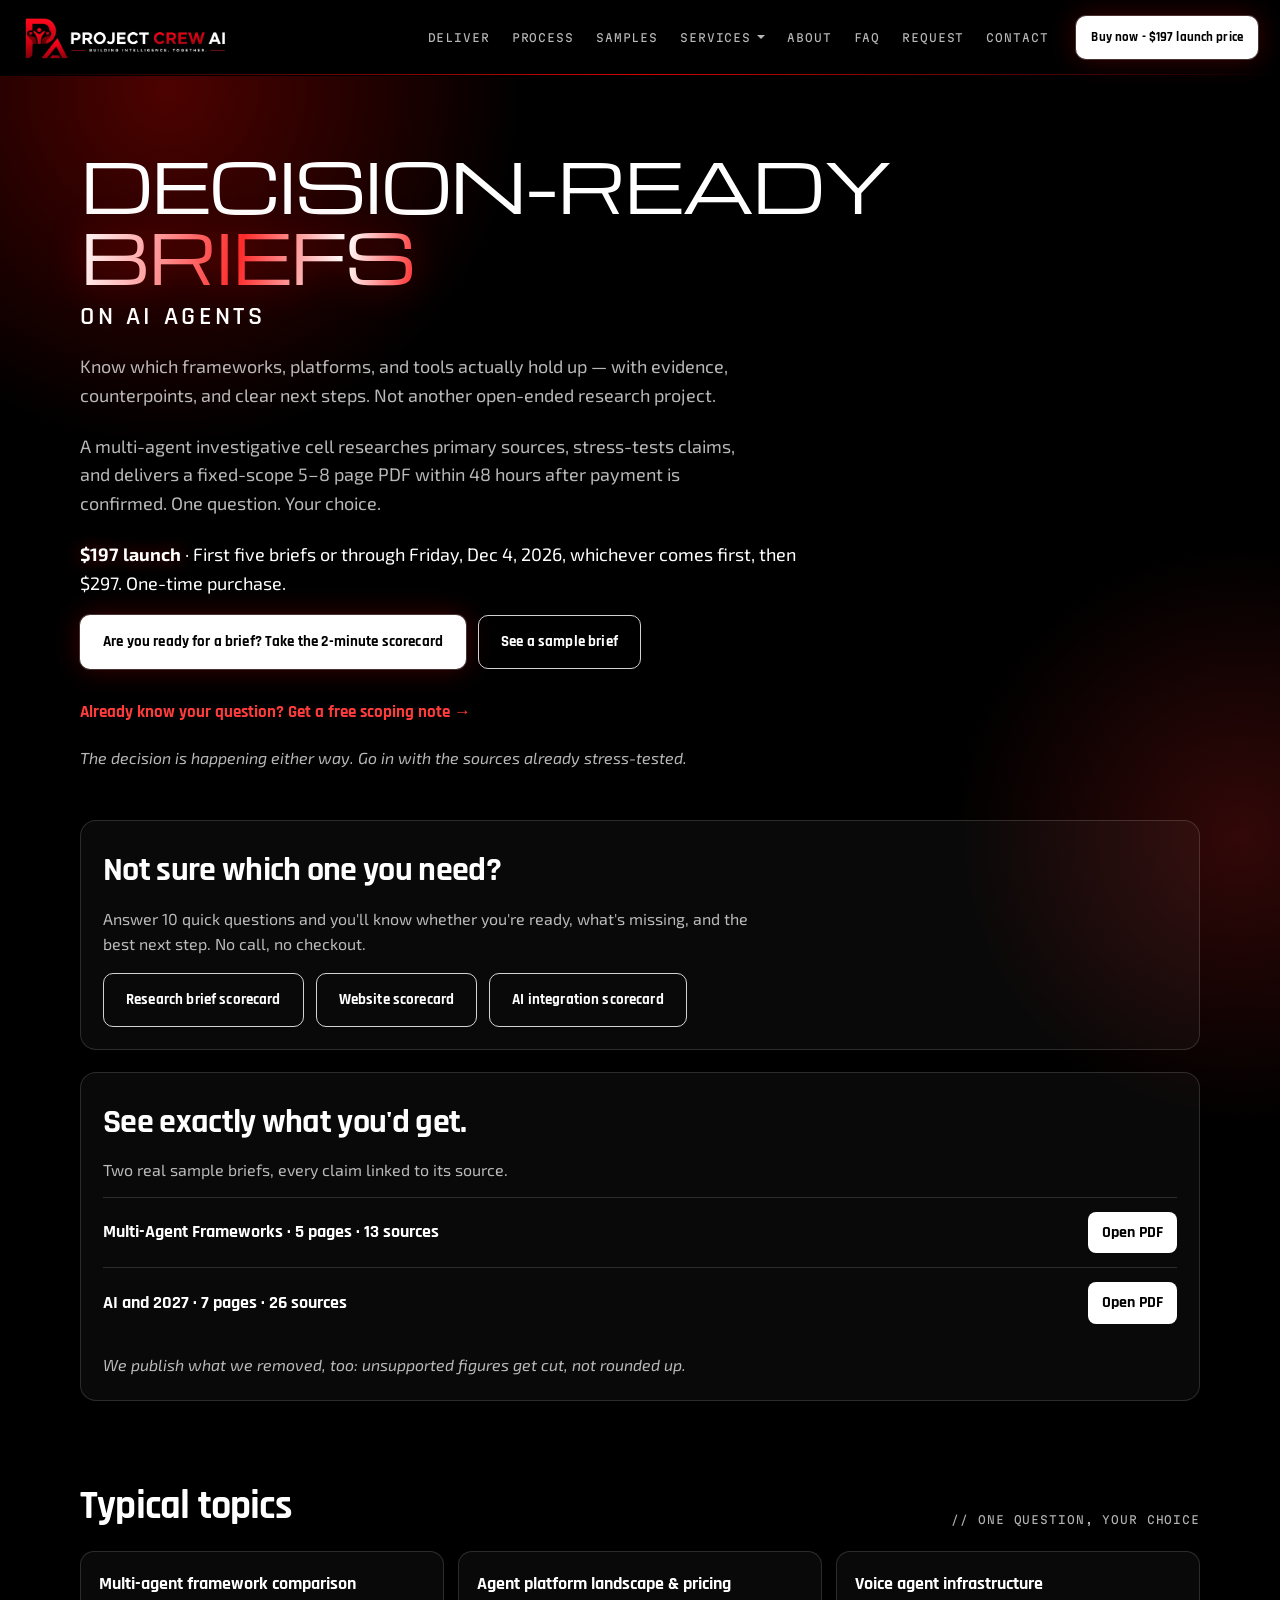
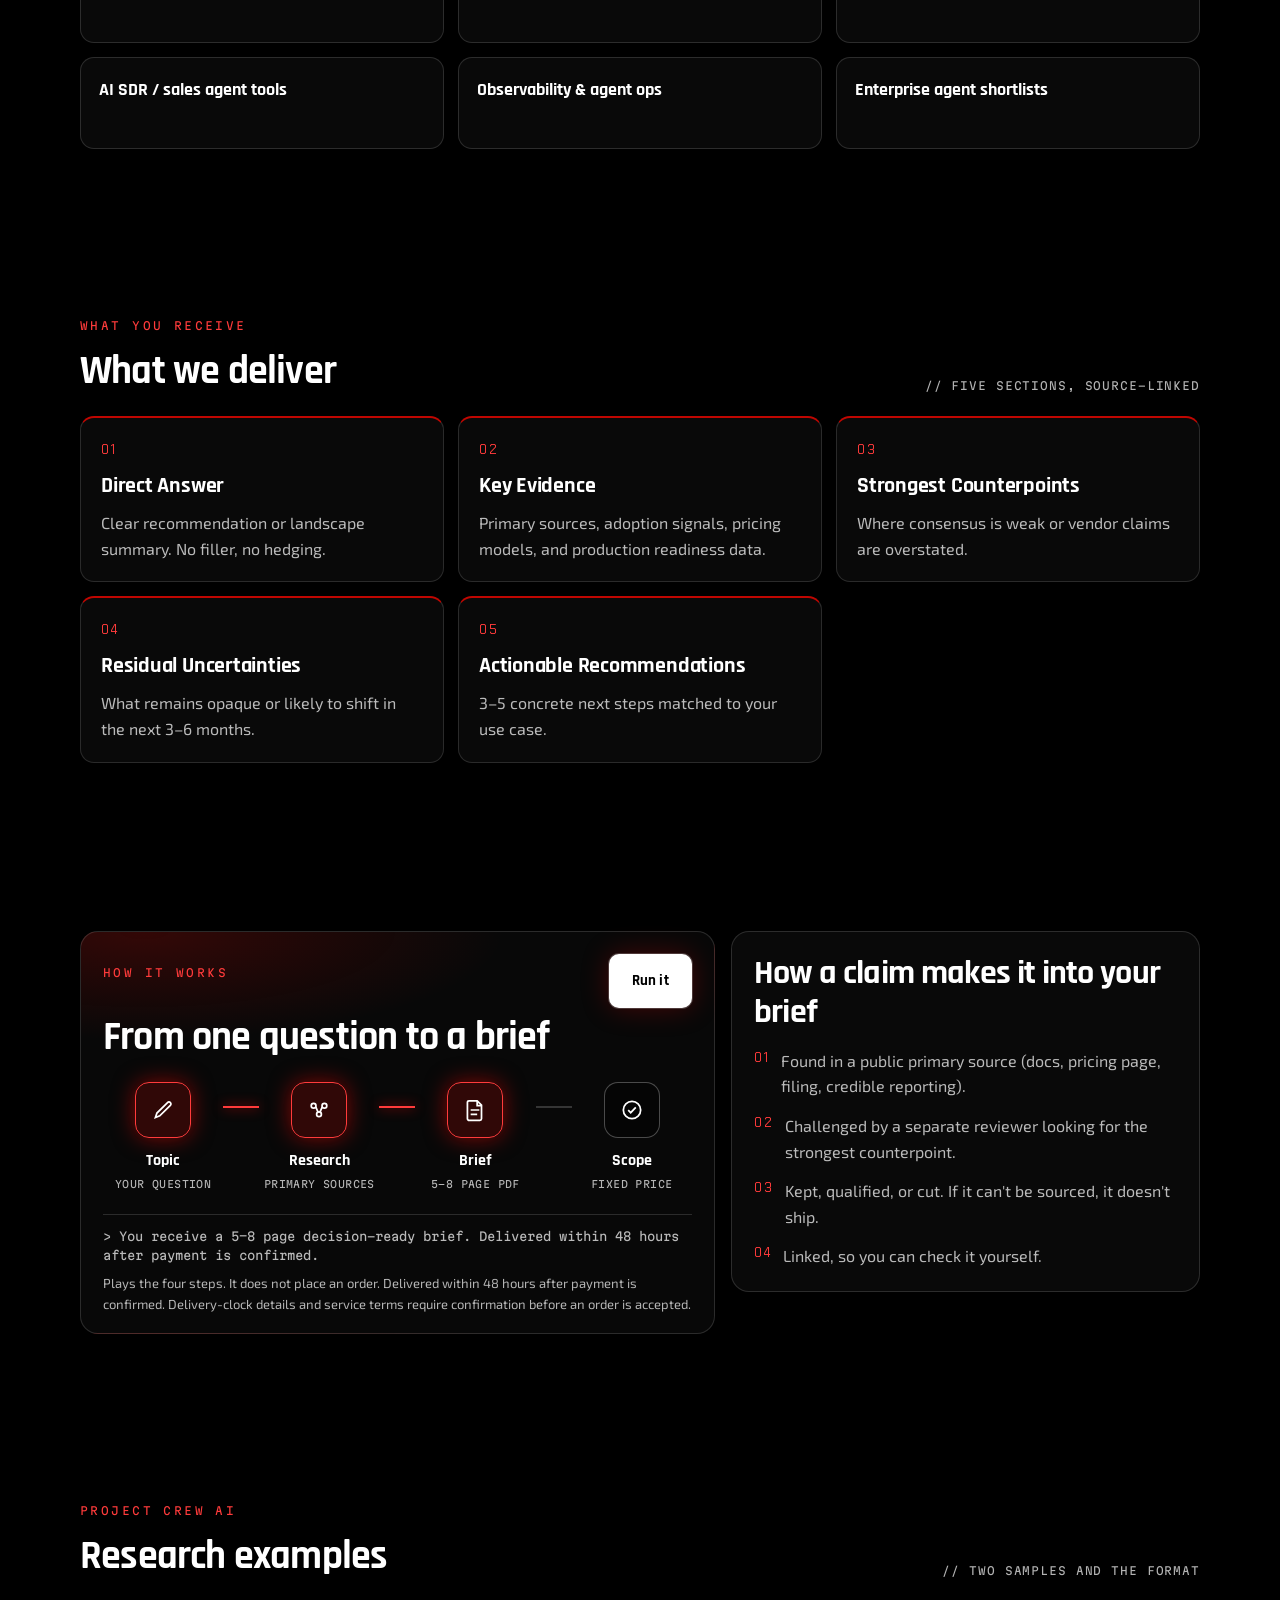
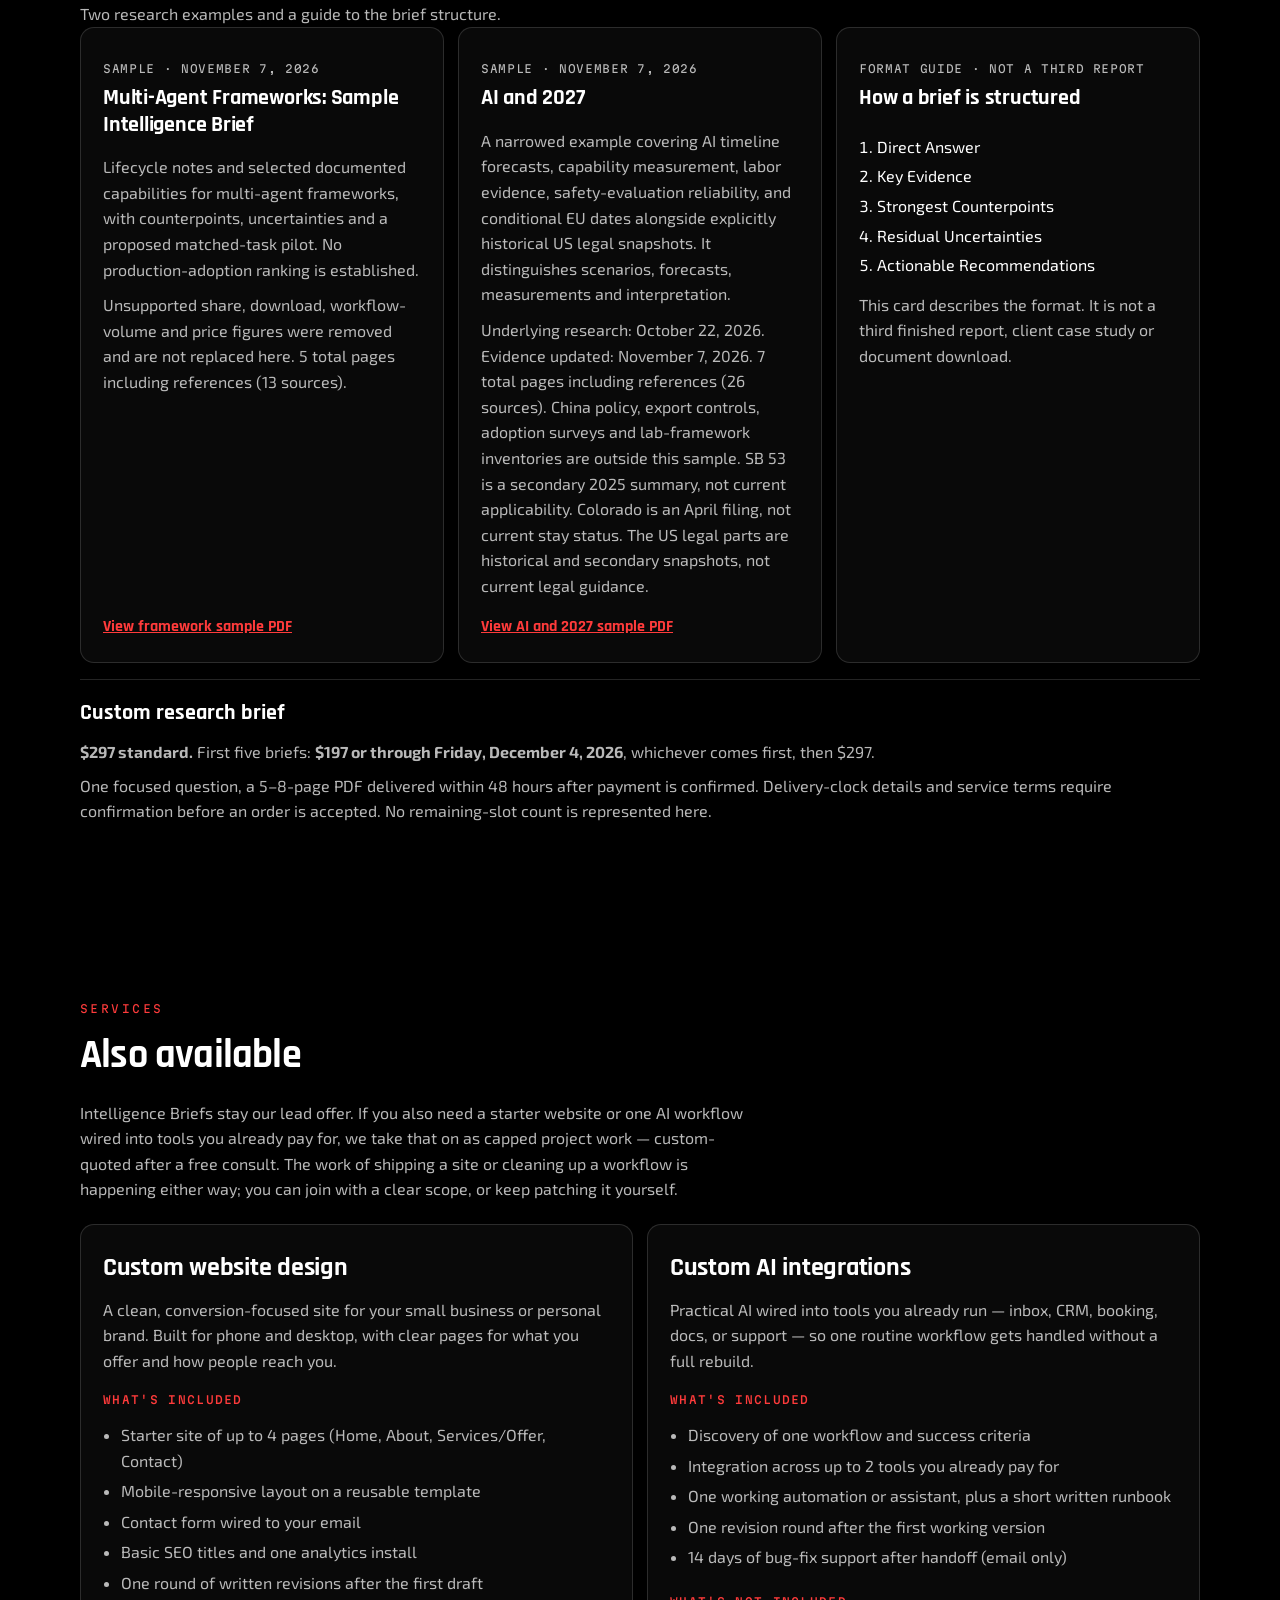
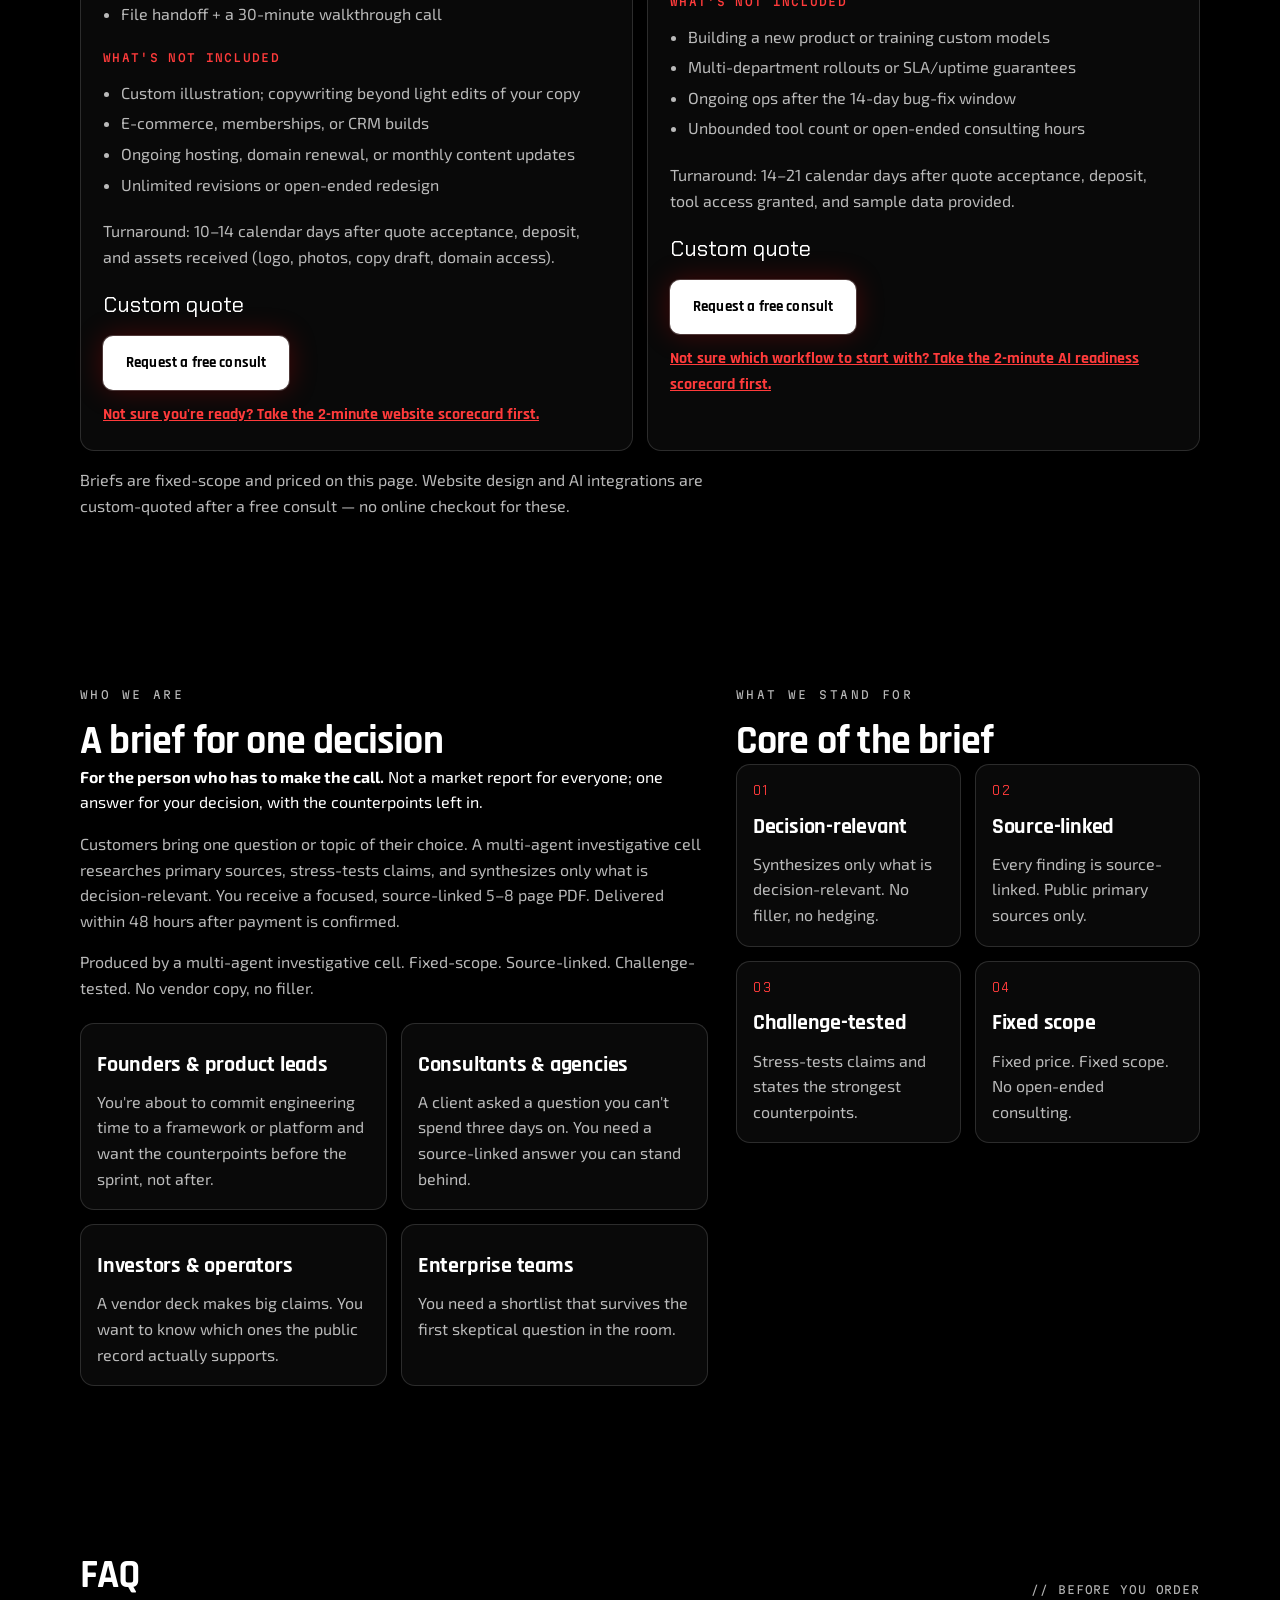
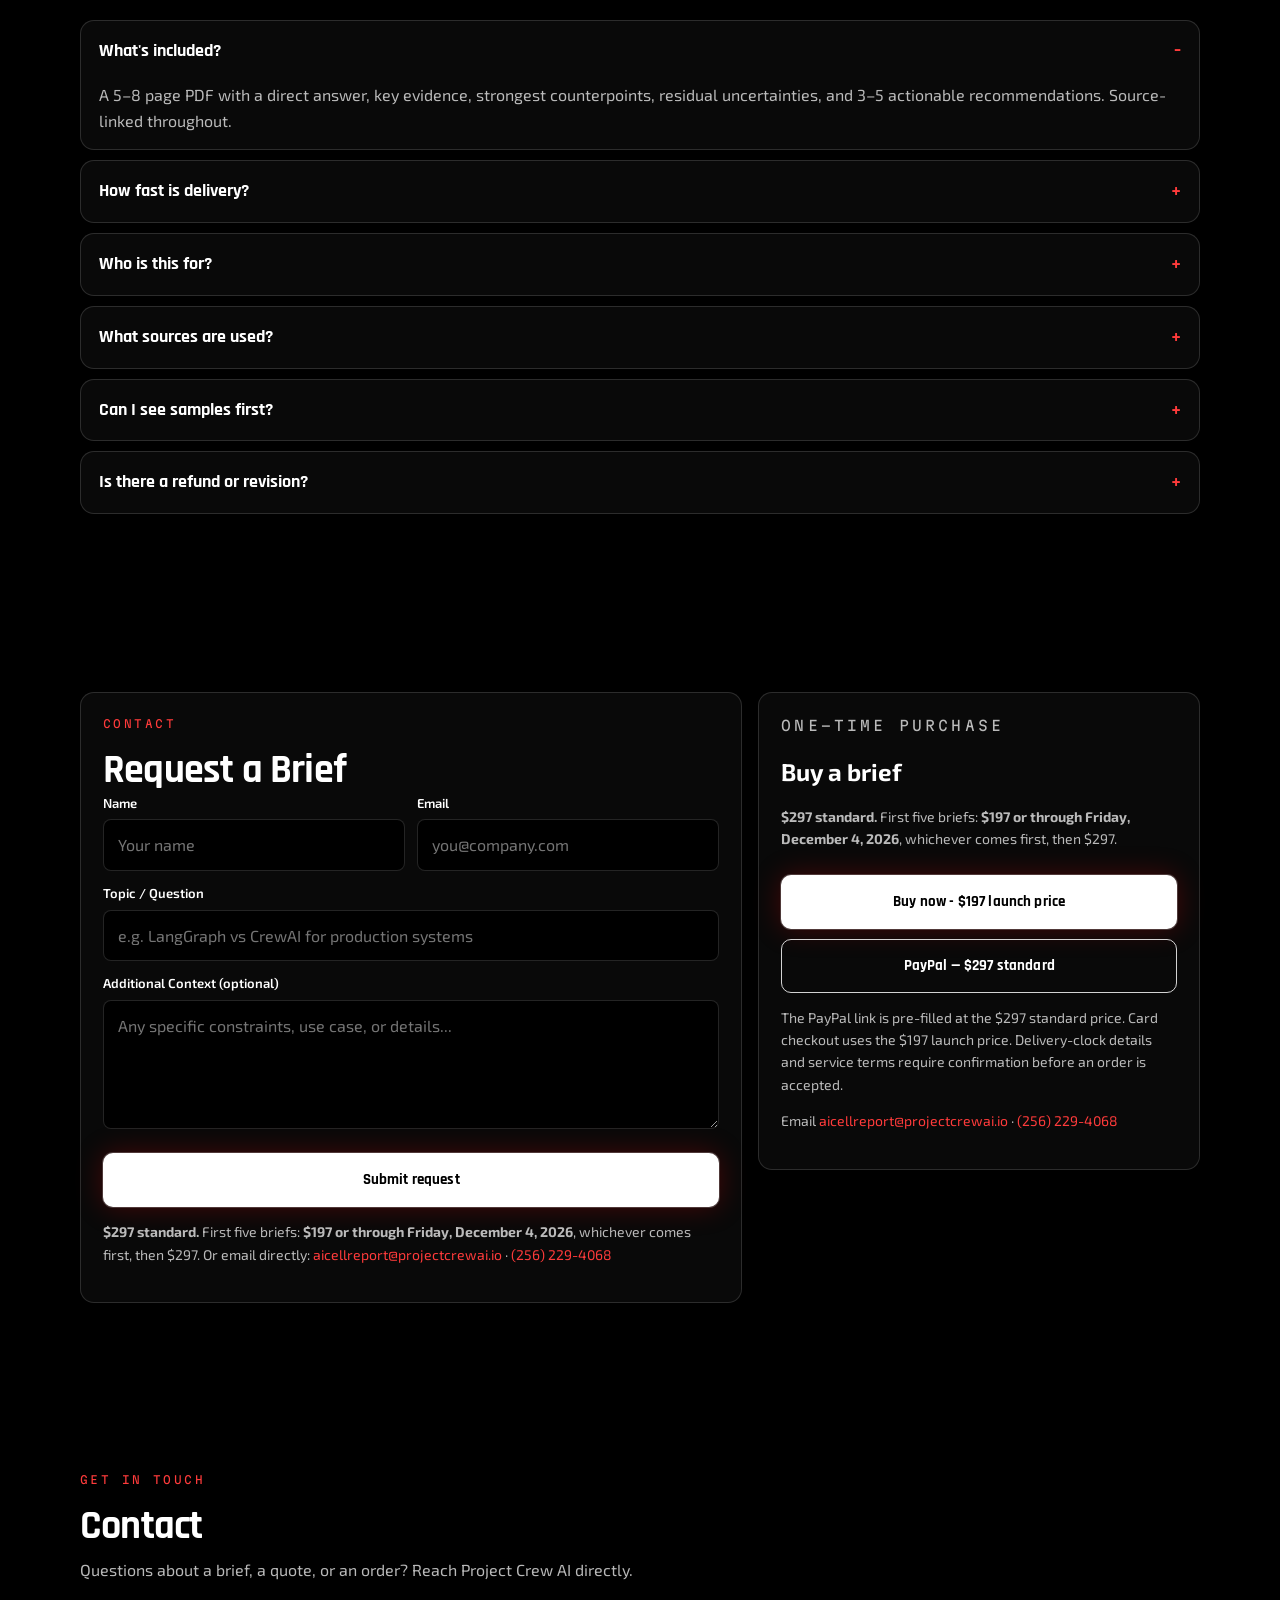
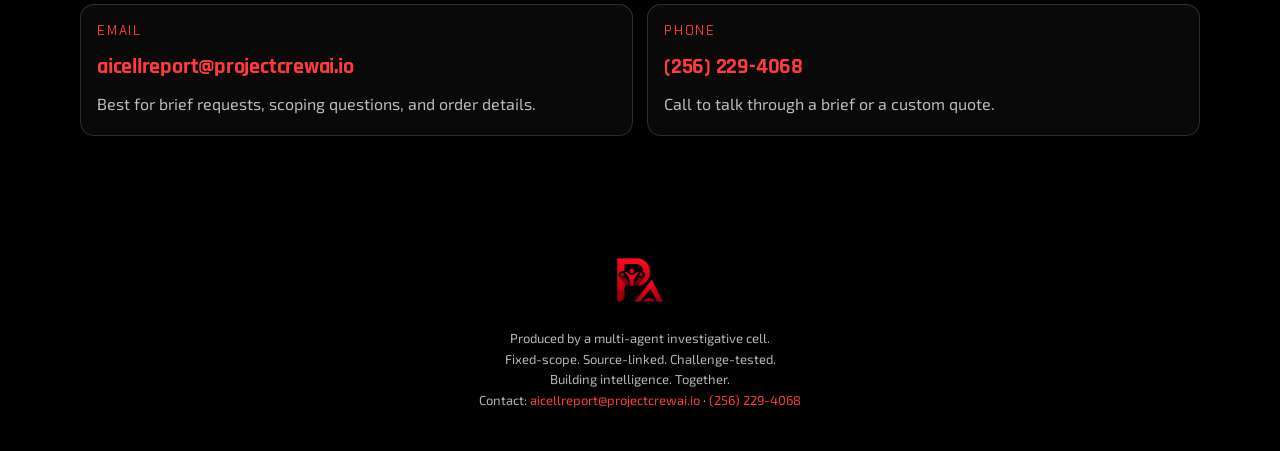
==== commit 5ecb57b0: "Start the logo intro only after the logo loads; add a Contact section. The intro animations started " ====
--- a/index.html
+++ b/index.html
@@ -185,6 +185,9 @@
     .intro { display: none !important; }
     body::before, body::after { animation: none; }
   }
+  html:not(.intro-ready) .intro,
+  html:not(.intro-ready) .intro *,
+  html:not(.intro-ready) .intro-glow::before { animation-play-state: paused !important; }
   html.hold-intro .intro {
     display: flex !important;
     animation: none !important;
@@ -690,6 +693,9 @@
   .about-grid p { color: var(--muted); }
   .value-grid, .who-grid { grid-template-columns: 1fr 1fr; }
   .value, .who { padding: 16px 16px 18px; }
+  .contact-cards { margin-top: 22px; }
+  .contact-link { color: var(--red-hot); text-decoration: none; overflow-wrap: anywhere; }
+  .contact-link:hover { text-decoration: underline; }
   .who-grid { margin-top: 22px; }
   .faq-item { padding: 0; margin-bottom: 10px; }
   .faq-item summary {
@@ -817,6 +823,7 @@
   </div>
   <div class="intro-bar" aria-hidden="true"><span></span></div>
 </div>
+<script>(function(){var d=document.documentElement,m=document.querySelector("#intro .intro-mark"),t;function go(){clearTimeout(t);d.classList.add("intro-ready");}if(!m||(m.complete&&m.naturalWidth))go();else{m.addEventListener("load",go);m.addEventListener("error",go);t=setTimeout(go,2500);}})();</script>
 
 <header class="site-header">
   <a class="brand" href="#top"><img src="images/wordmark.png" alt="Project Crew AI" width="1100" height="246"></a>
@@ -835,6 +842,7 @@
     <a href="#about">About</a>
     <a href="#faq">FAQ</a>
     <a href="#request">Request</a>
+    <a href="#contact">Contact</a>
     <a class="nav-buy" href="https://buy.stripe.com/4gM7sL9HC08NgNJgKU4Ja01" target="_blank" rel="noopener">Buy now - $197 launch price</a>
   </nav>
   <a class="btn btn-primary btn-nav" href="https://buy.stripe.com/4gM7sL9HC08NgNJgKU4Ja01" target="_blank" rel="noopener">Buy now - $197 launch price</a>
@@ -1160,6 +1168,16 @@
       </div>
     </section>
 
+    <section id="contact" aria-labelledby="contact-title">
+      <p class="eyebrow">Get in touch</p>
+      <h2 class="section-title" id="contact-title">Contact</h2>
+      <p class="intro-copy">Questions about a brief, a quote, or an order? Reach Project Crew AI directly.</p>
+      <div class="value-grid contact-cards">
+        <article class="value"><div class="num">EMAIL</div><h3><a class="contact-link" href="mailto:aicellreport@projectcrewai.io">aicellreport@projectcrewai.io</a></h3><p>Best for brief requests, scoping questions, and order details.</p></article>
+        <article class="value"><div class="num">PHONE</div><h3><a class="contact-link" href="tel:+12562294068">(256) 229-4068</a></h3><p>Call to talk through a brief or a custom quote.</p></article>
+      </div>
+    </section>
+
     <footer>
       <img class="footer-mark" src="images/pa-mark.png" alt="Project Crew AI" width="64" height="64">
       Produced by a multi-agent investigative cell.<br>
@@ -1185,7 +1203,10 @@
     document.addEventListener("keydown", function (e) {
       if (e.key === "Escape") dismissIntro();
     });
-    if (!hold) window.setTimeout(dismissIntro, 1900);
+    if (!hold) (function waitReady() {
+      if (document.documentElement.classList.contains("intro-ready")) window.setTimeout(dismissIntro, 1900);
+      else window.setTimeout(waitReady, 50);
+    })();
   } else if (!hold) {
     dismissIntro();
   }
